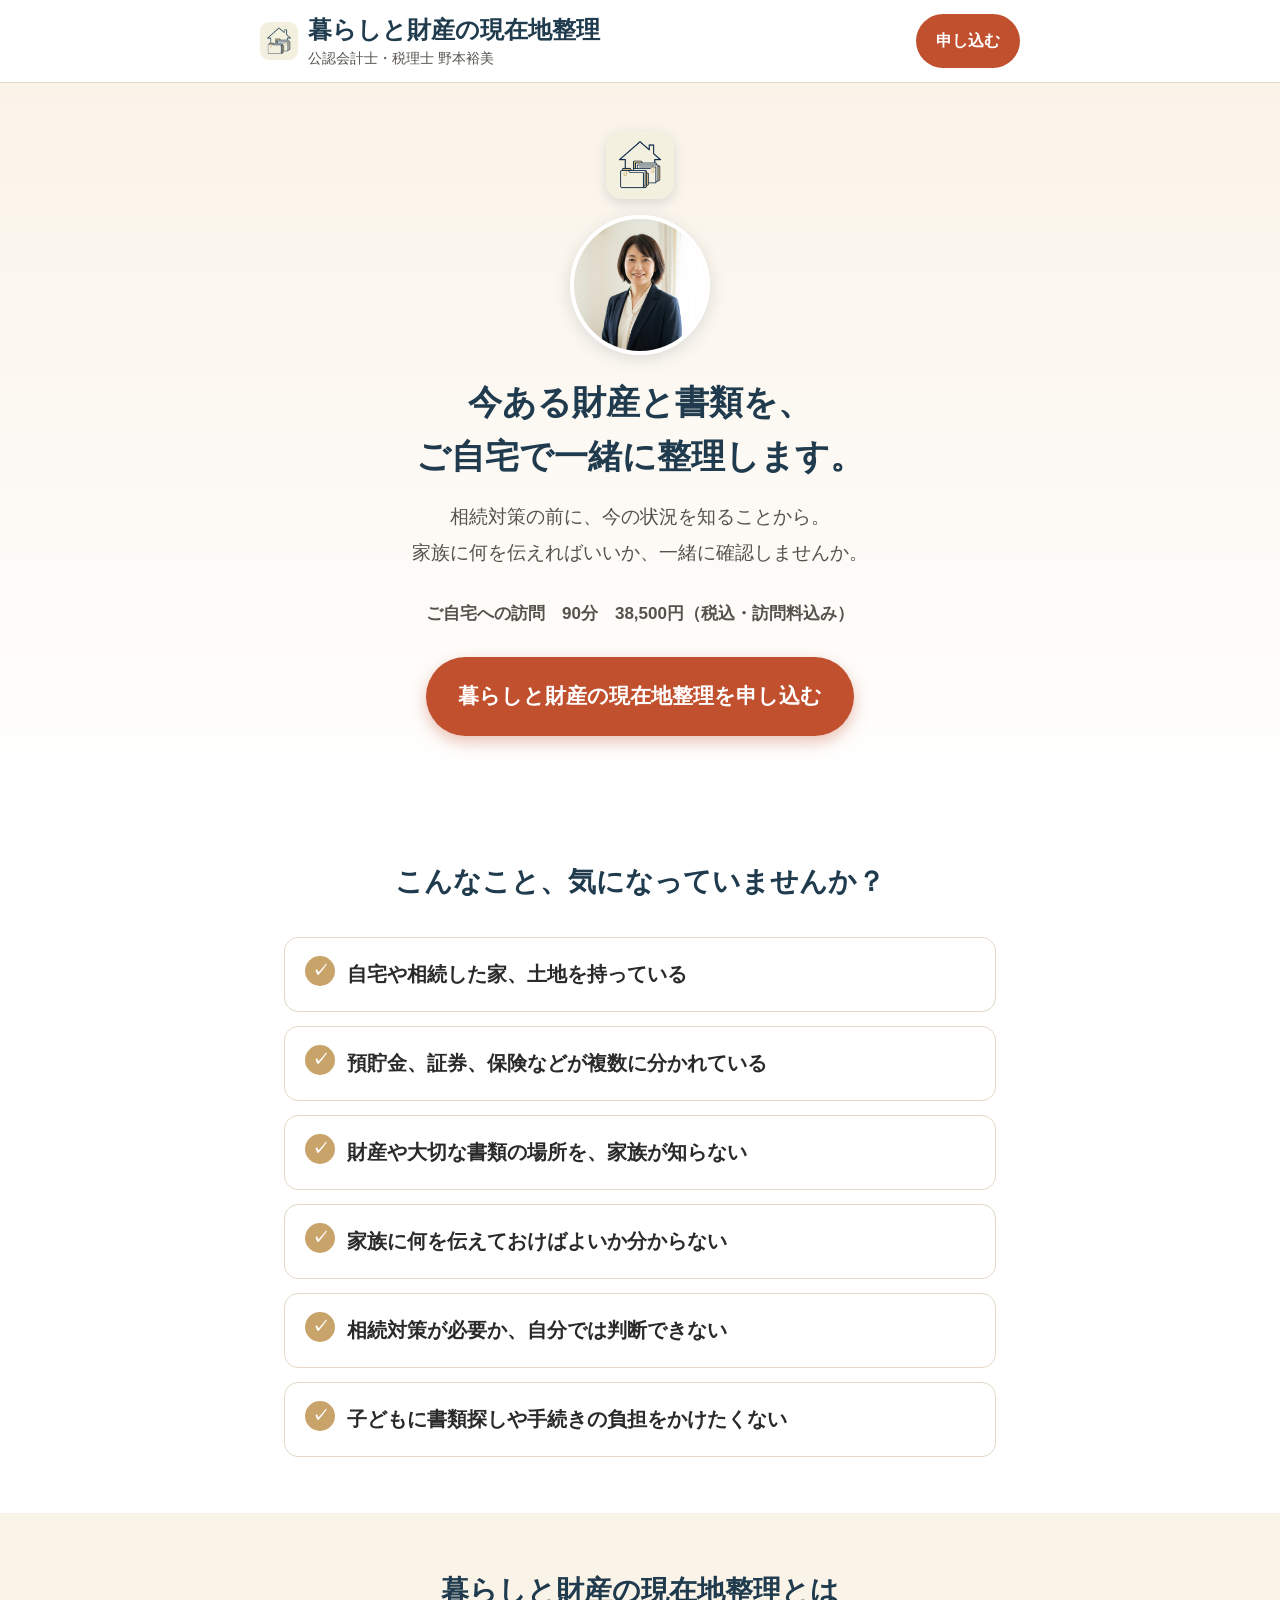
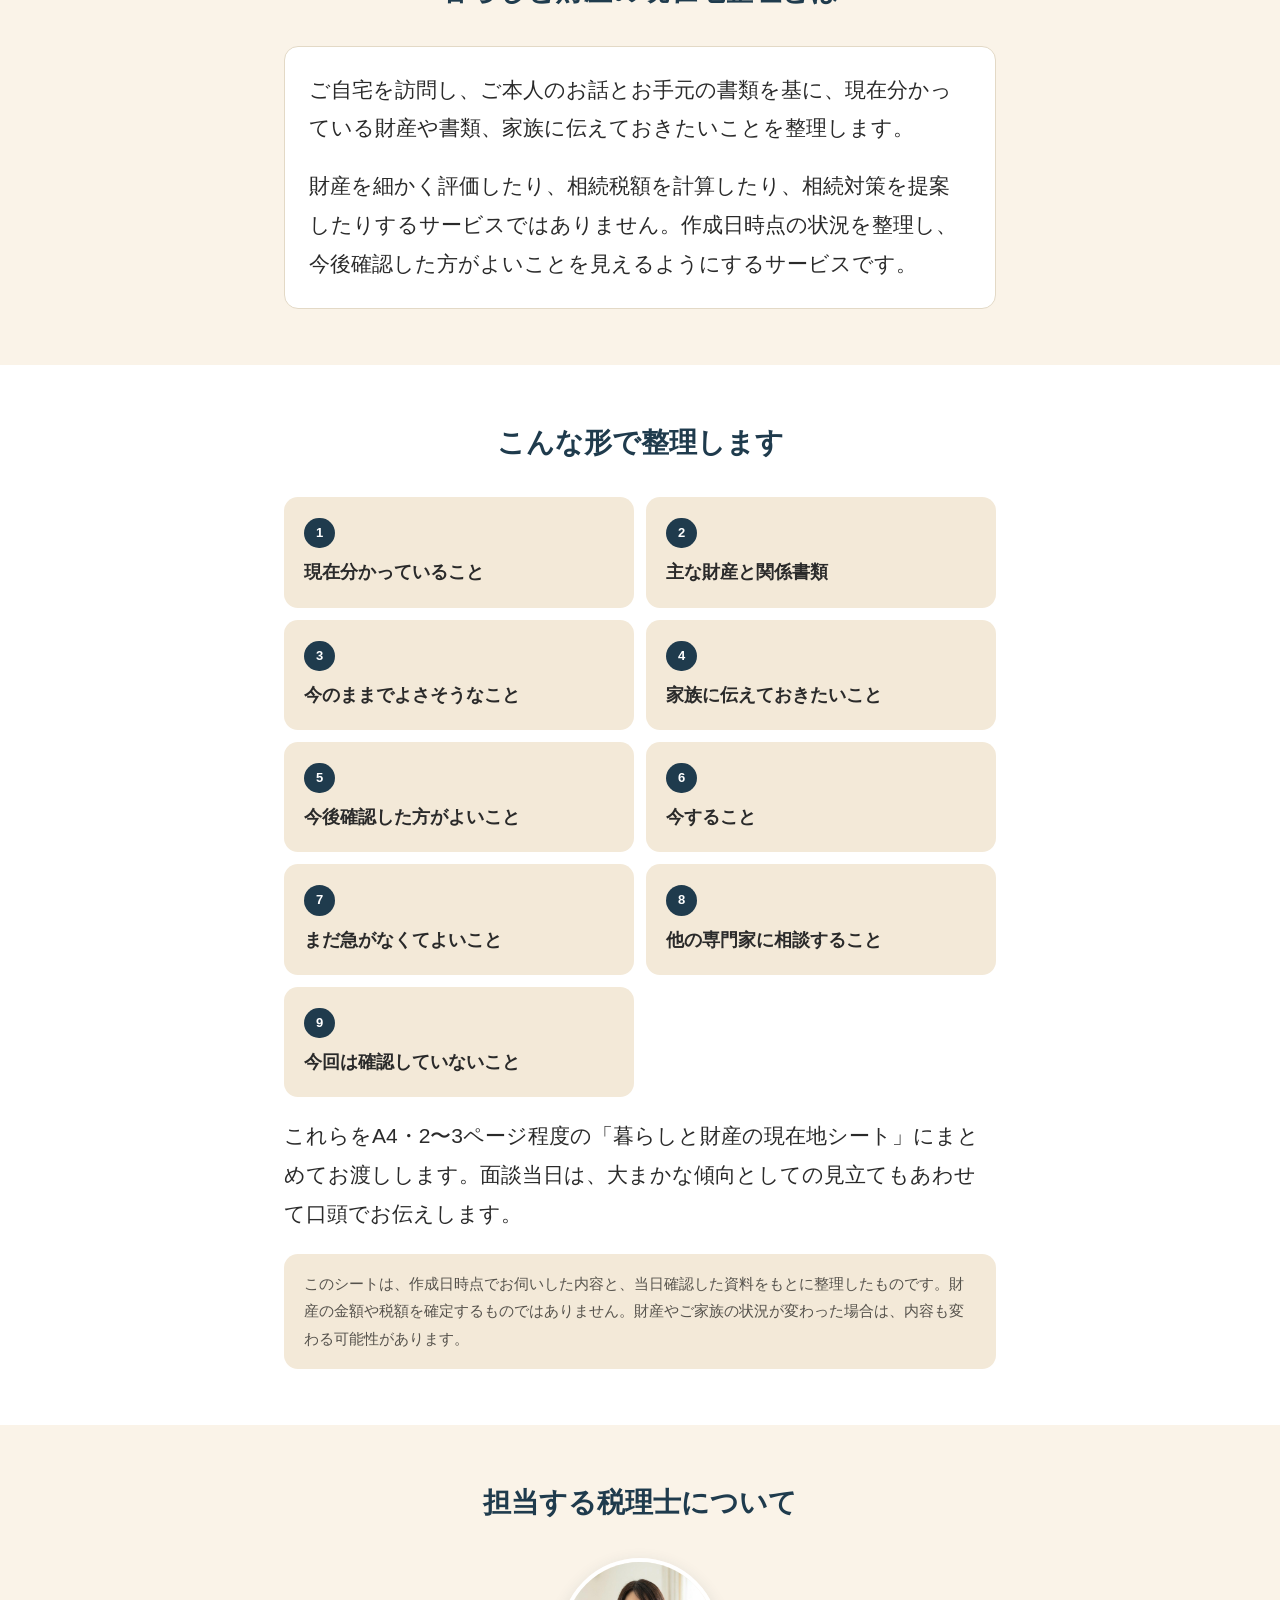
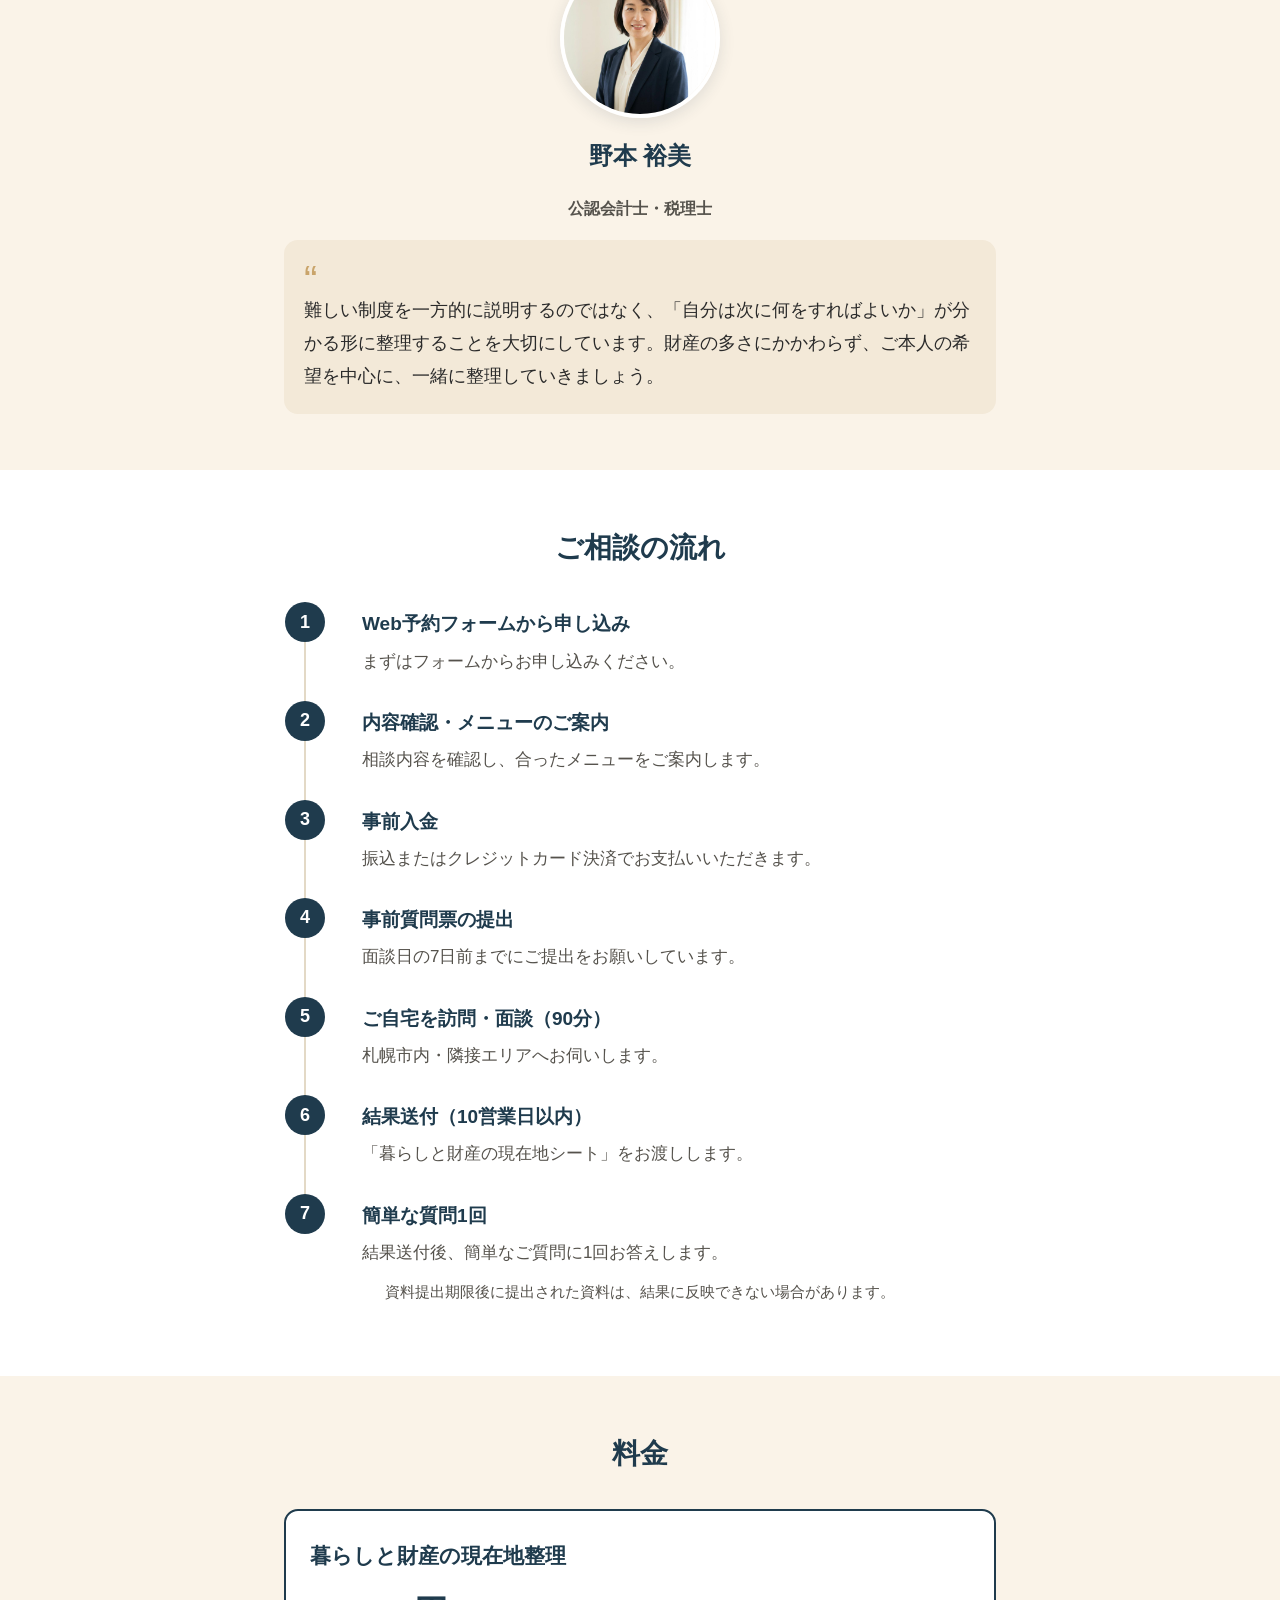
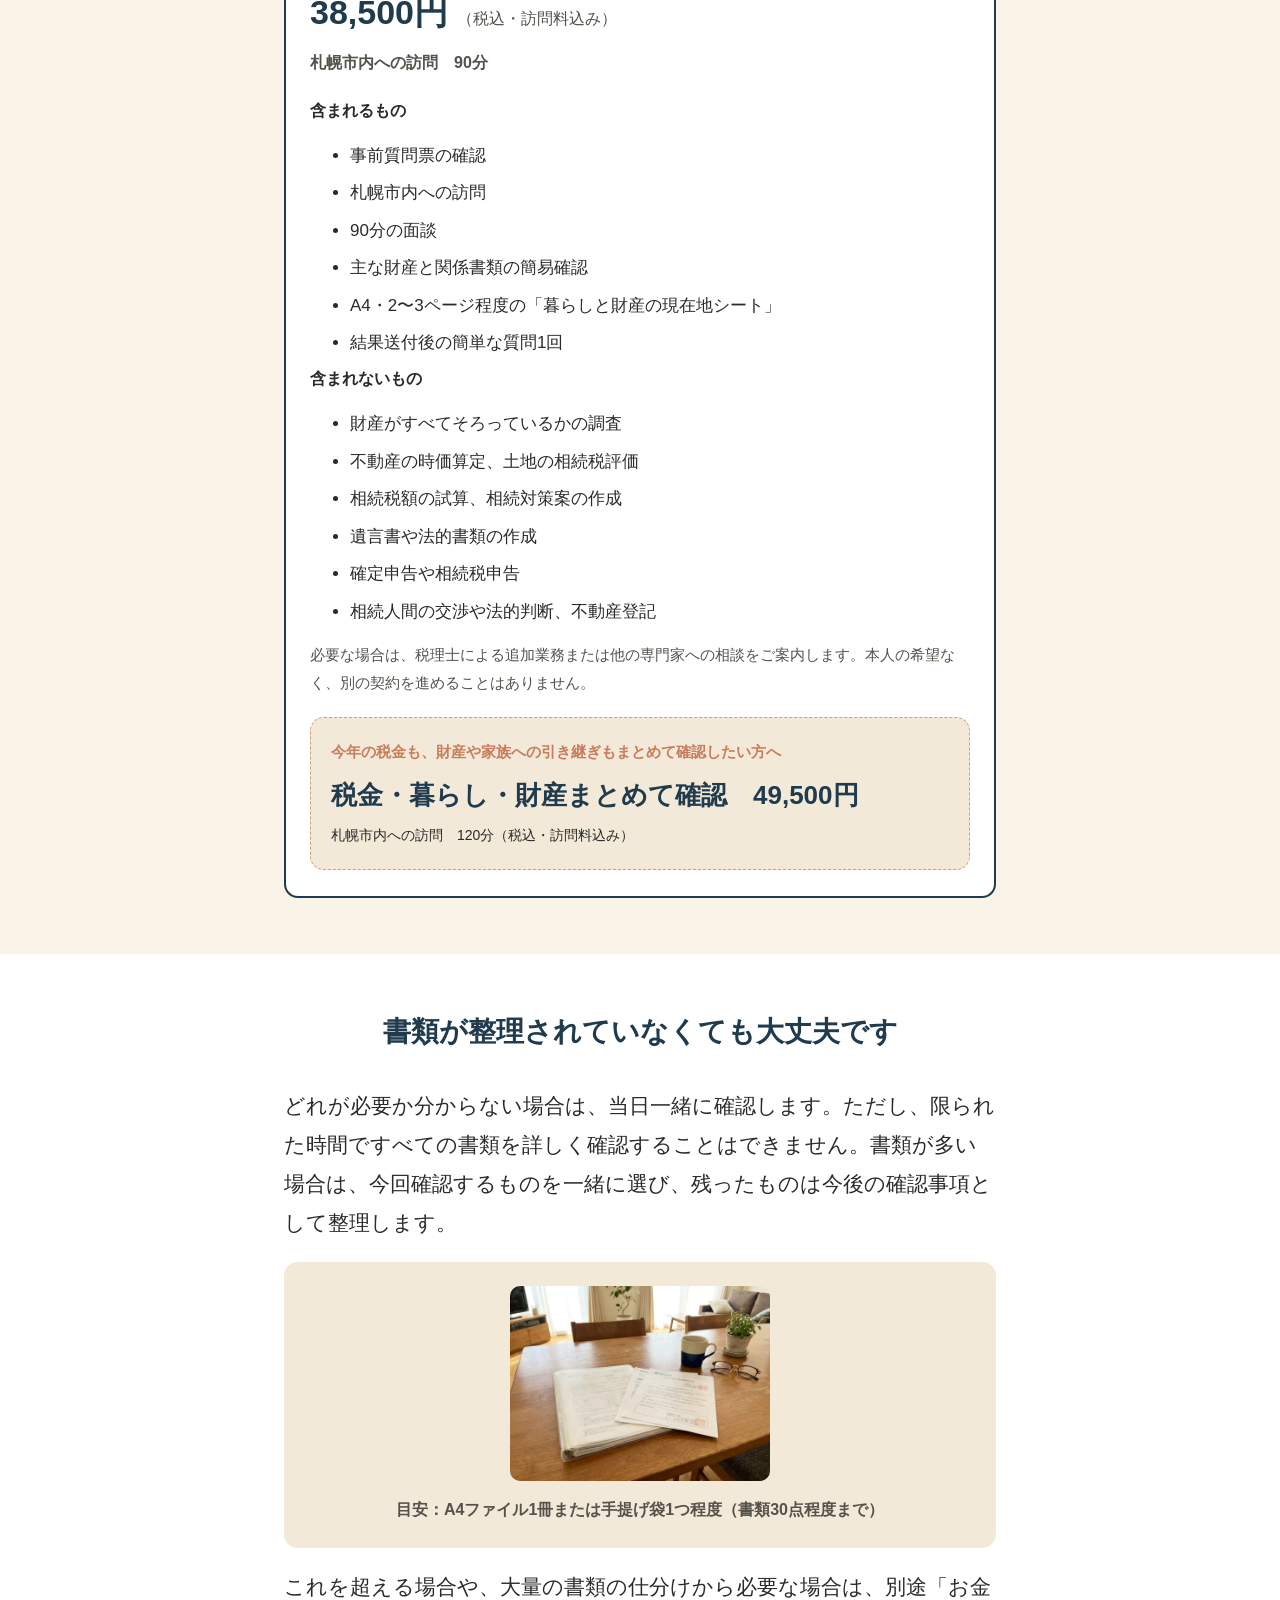
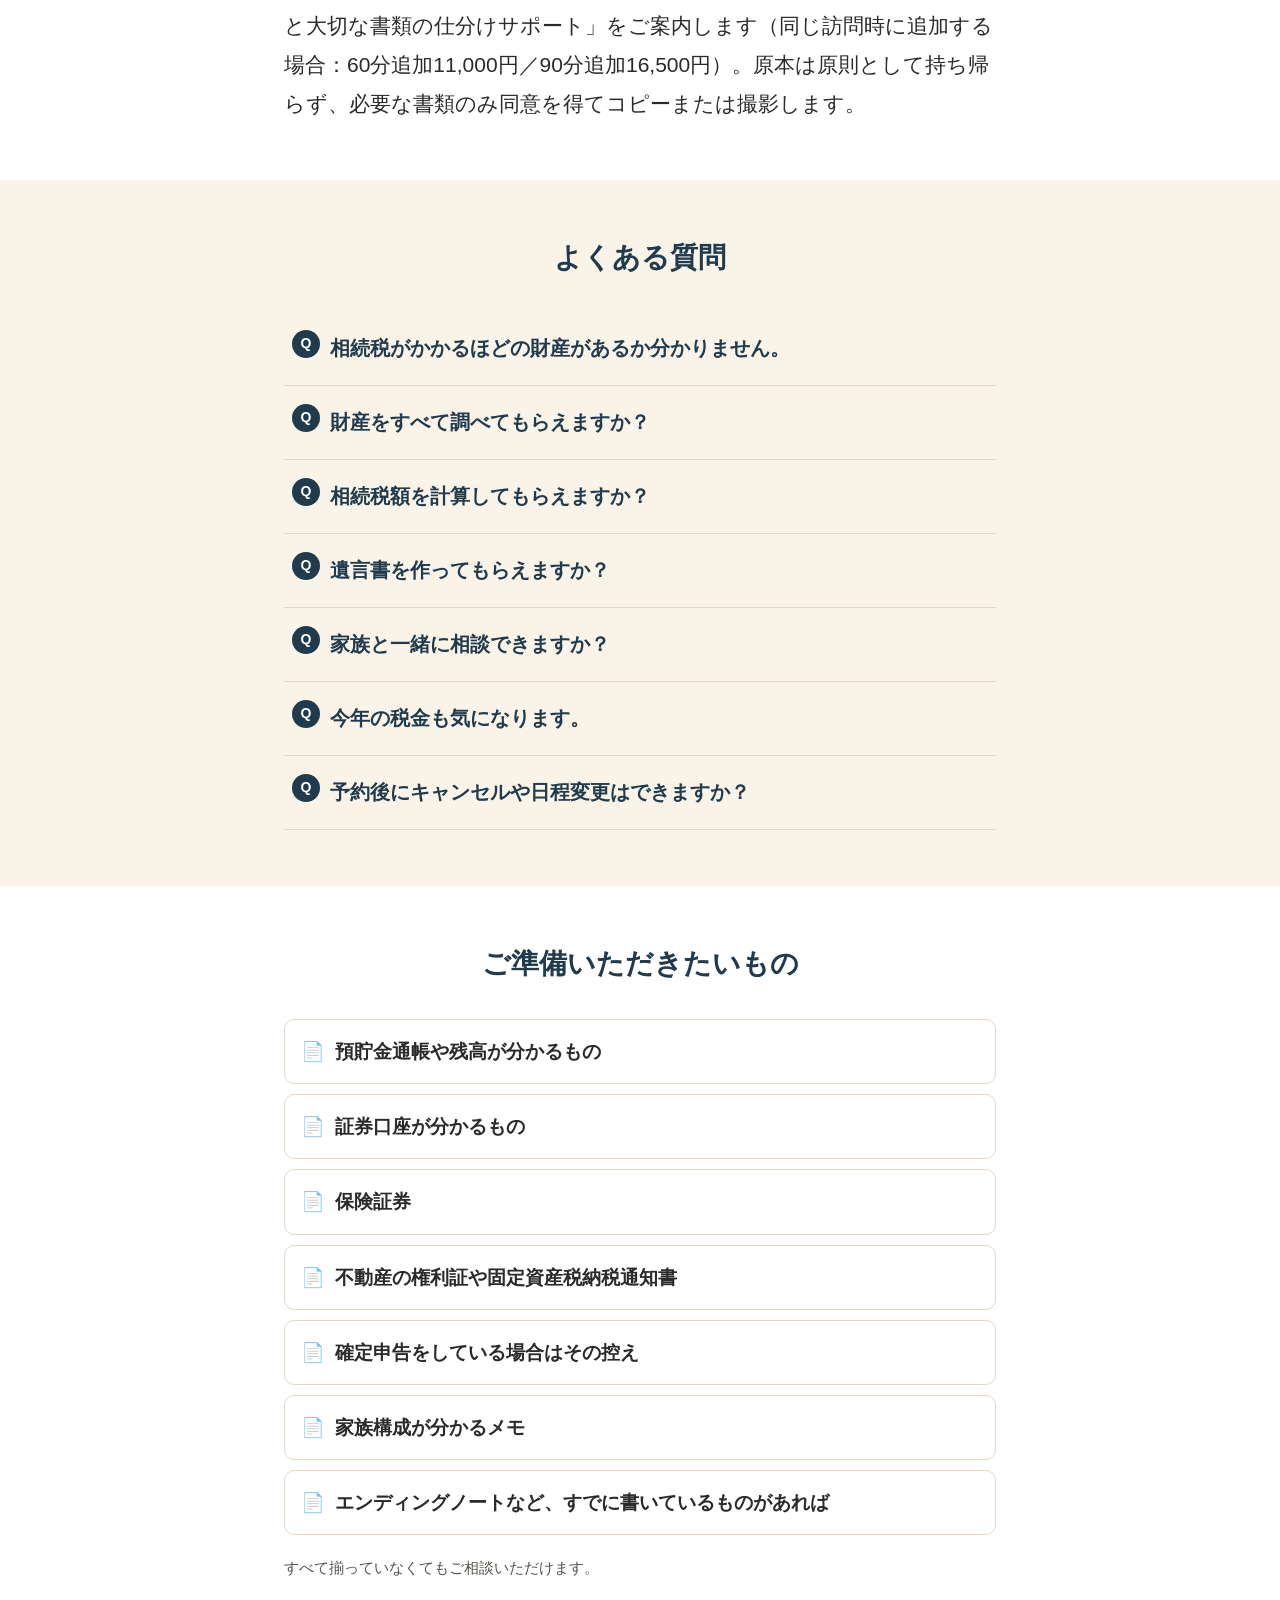
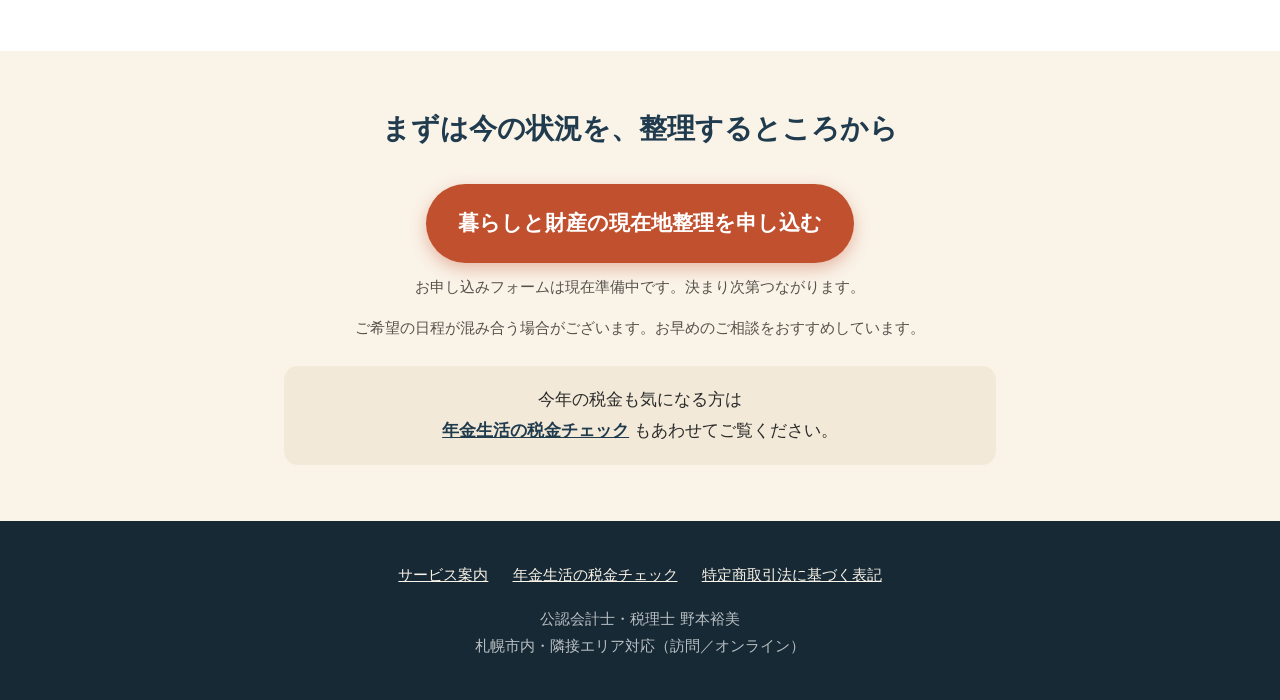
==== asset-check.html @ a7a0d0bf "Initial commit: 野本裕美 訪問相談LP (案内ページ、税金チェック、現在地整理) Co-Authored-By: Claude Sonnet 5 <noreply@anthropic." ====
<!doctype html>
<html lang="ja">
<head>
<meta charset="UTF-8">
<meta name="viewport" content="width=device-width, initial-scale=1">
<title>暮らしと財産の現在地整理｜公認会計士・税理士 野本裕美</title>
<meta name="description" content="ご自宅を訪問し、財産や書類、家族に伝えておきたいことを整理する相談です。相続対策の前に、今の状況を知ることから。札幌市内・隣接エリア対応、90分38,500円。">
<link rel="stylesheet" href="assets/css/style.css">
</head>
<body>

<header class="site-header">
  <div class="header-inner">
    <div class="brand-group">
      <img class="brand-icon" src="assets/images/icon-asset-check.png" alt="">
      <div class="brand">暮らしと財産の現在地整理<small>公認会計士・税理士 野本裕美</small></div>
    </div>
    <a class="header-cta" href="javascript:void(0);" title="お申し込みフォームは準備中です">申し込む</a>
  </div>
</header>

<!-- ============ 1. ファーストビュー ============ -->
<section class="hero">
  <div class="container">
    <img class="hero-icon" src="assets/images/icon-asset-check.png" alt="">
    <img class="hero-photo" src="assets/images/nomoto-profile.jpg" alt="公認会計士・税理士 野本裕美">
    <h1>今ある財産と書類を、<br>ご自宅で一緒に整理します。</h1>
    <p class="hero-sub">相続対策の前に、今の状況を知ることから。<br>家族に何を伝えればいいか、一緒に確認しませんか。</p>
    <p class="hero-meta">ご自宅への訪問　90分　38,500円（税込・訪問料込み）</p>
    <div class="cta-wrap">
      <a class="btn btn-primary" href="javascript:void(0);" title="お申し込みフォームは準備中です">暮らしと財産の現在地整理を申し込む</a>
    </div>
  </div>
</section>

<!-- ============ 2. 共感 ============ -->
<section>
  <div class="container">
    <h2 class="section-title">こんなこと、気になっていませんか？</h2>
    <ul class="check-list">
      <li>自宅や相続した家、土地を持っている</li>
      <li>預貯金、証券、保険などが複数に分かれている</li>
      <li>財産や大切な書類の場所を、家族が知らない</li>
      <li>家族に何を伝えておけばよいか分からない</li>
      <li>相続対策が必要か、自分では判断できない</li>
      <li>子どもに書類探しや手続きの負担をかけたくない</li>
    </ul>
  </div>
</section>

<!-- ============ 3. サービス説明 ============ -->
<section class="alt">
  <div class="container">
    <h2 class="section-title">暮らしと財産の現在地整理とは</h2>
    <div class="card">
      <p>ご自宅を訪問し、ご本人のお話とお手元の書類を基に、現在分かっている財産や書類、家族に伝えておきたいことを整理します。</p>
      <p style="margin-bottom:0;">財産を細かく評価したり、相続税額を計算したり、相続対策を提案したりするサービスではありません。作成日時点の状況を整理し、今後確認した方がよいことを見えるようにするサービスです。</p>
    </div>
  </div>
</section>

<!-- ============ 4. 現在地シートのイメージ ============ -->
<section>
  <div class="container">
    <h2 class="section-title">こんな形で整理します</h2>
    <div class="result-grid cols-2">
      <div class="result-item"><span class="num">1</span><br>現在分かっていること</div>
      <div class="result-item"><span class="num">2</span><br>主な財産と関係書類</div>
      <div class="result-item"><span class="num">3</span><br>今のままでよさそうなこと</div>
      <div class="result-item"><span class="num">4</span><br>家族に伝えておきたいこと</div>
      <div class="result-item"><span class="num">5</span><br>今後確認した方がよいこと</div>
      <div class="result-item"><span class="num">6</span><br>今すること</div>
      <div class="result-item"><span class="num">7</span><br>まだ急がなくてよいこと</div>
      <div class="result-item"><span class="num">8</span><br>他の専門家に相談すること</div>
      <div class="result-item"><span class="num">9</span><br>今回は確認していないこと</div>
    </div>
    <p>これらをA4・2〜3ページ程度の「暮らしと財産の現在地シート」にまとめてお渡しします。面談当日は、大まかな傾向としての見立てもあわせて口頭でお伝えします。</p>
    <div class="disclaimer">
      このシートは、作成日時点でお伺いした内容と、当日確認した資料をもとに整理したものです。財産の金額や税額を確定するものではありません。財産やご家族の状況が変わった場合は、内容も変わる可能性があります。
    </div>
  </div>
</section>

<!-- ============ 5. 提供者紹介 ============ -->
<section class="alt">
  <div class="container">
    <h2 class="section-title">担当する税理士について</h2>
    <div class="profile">
      <img class="profile-photo" src="assets/images/nomoto-profile.jpg" alt="野本裕美">
      <div class="profile-name">野本 裕美</div>
      <div class="profile-cred">公認会計士・税理士</div>
      <div class="profile-comment">
        難しい制度を一方的に説明するのではなく、「自分は次に何をすればよいか」が分かる形に整理することを大切にしています。財産の多さにかかわらず、ご本人の希望を中心に、一緒に整理していきましょう。
      </div>
    </div>
  </div>
</section>

<!-- ============ 6. 相談の流れ ============ -->
<section>
  <div class="container">
    <h2 class="section-title">ご相談の流れ</h2>
    <ol class="steps">
      <li><h4>Web予約フォームから申し込み</h4><p>まずはフォームからお申し込みください。</p></li>
      <li><h4>内容確認・メニューのご案内</h4><p>相談内容を確認し、合ったメニューをご案内します。</p></li>
      <li><h4>事前入金</h4><p>振込またはクレジットカード決済でお支払いいただきます。</p></li>
      <li><h4>事前質問票の提出</h4><p>面談日の7日前までにご提出をお願いしています。</p></li>
      <li><h4>ご自宅を訪問・面談（90分）</h4><p>札幌市内・隣接エリアへお伺いします。</p></li>
      <li><h4>結果送付（10営業日以内）</h4><p>「暮らしと財産の現在地シート」をお渡しします。</p></li>
      <li><h4>簡単な質問1回</h4><p>結果送付後、簡単なご質問に1回お答えします。</p></li>
    </ol>
    <p class="btn-note" style="text-align:center;">資料提出期限後に提出された資料は、結果に反映できない場合があります。</p>
  </div>
</section>

<!-- ============ 7. 料金 ============ -->
<section class="alt">
  <div class="container">
    <h2 class="section-title">料金</h2>
    <div class="price-card">
      <div class="price-name">暮らしと財産の現在地整理</div>
      <div class="price-amount">38,500円 <span>（税込・訪問料込み）</span></div>
      <div class="price-meta">札幌市内への訪問　90分</div>

      <h3 style="font-size:16px;">含まれるもの</h3>
      <ul class="price-included">
        <li>事前質問票の確認</li>
        <li>札幌市内への訪問</li>
        <li>90分の面談</li>
        <li>主な財産と関係書類の簡易確認</li>
        <li>A4・2〜3ページ程度の「暮らしと財産の現在地シート」</li>
        <li>結果送付後の簡単な質問1回</li>
      </ul>

      <h3 style="font-size:16px;">含まれないもの</h3>
      <ul class="price-excluded">
        <li>財産がすべてそろっているかの調査</li>
        <li>不動産の時価算定、土地の相続税評価</li>
        <li>相続税額の試算、相続対策案の作成</li>
        <li>遺言書や法的書類の作成</li>
        <li>確定申告や相続税申告</li>
        <li>相続人間の交渉や法的判断、不動産登記</li>
      </ul>
      <p class="btn-note" style="margin-top:14px;">必要な場合は、税理士による追加業務または他の専門家への相談をご案内します。本人の希望なく、別の契約を進めることはありません。</p>

      <div class="set-plan-card">
        <div class="set-plan-label">今年の税金も、財産や家族への引き継ぎもまとめて確認したい方へ</div>
        <div class="price-amount">税金・暮らし・財産まとめて確認　49,500円</div>
        <p style="margin-bottom:0; font-size:14px;">札幌市内への訪問　120分（税込・訪問料込み）</p>
      </div>
    </div>
  </div>
</section>

<!-- ============ 8. 書類の安心セクション ============ -->
<section>
  <div class="container">
    <h2 class="section-title">書類が整理されていなくても大丈夫です</h2>
    <p>どれが必要か分からない場合は、当日一緒に確認します。ただし、限られた時間ですべての書類を詳しく確認することはできません。書類が多い場合は、今回確認するものを一緒に選び、残ったものは今後の確認事項として整理します。</p>
    <div class="doc-amount-image">
      <img src="assets/images/doc-amount-sample.jpg" alt="書類の目安：A4ファイル1冊または手提げ袋1つ程度">
      <p>目安：A4ファイル1冊または手提げ袋1つ程度（書類30点程度まで）</p>
    </div>
    <p style="margin-bottom:0;">これを超える場合や、大量の書類の仕分けから必要な場合は、別途「お金と大切な書類の仕分けサポート」をご案内します（同じ訪問時に追加する場合：60分追加11,000円／90分追加16,500円）。原本は原則として持ち帰らず、必要な書類のみ同意を得てコピーまたは撮影します。</p>
  </div>
</section>

<!-- ============ 9. よくある質問 ============ -->
<section class="alt">
  <div class="container">
    <h2 class="section-title">よくある質問</h2>

    <details class="faq-item">
      <summary>相続税がかかるほどの財産があるか分かりません。</summary>
      <div class="faq-answer">財産の多さに関わらずご相談いただけます。当日、大まかな傾向としての見立てはお伝えしますが、正式な相続税額の試算は含まれません。</div>
    </details>

    <details class="faq-item">
      <summary>財産をすべて調べてもらえますか？</summary>
      <div class="faq-answer">財産がすべて揃っているかどうかの調査は含まれません。お話と当日の資料をもとに、分かっている範囲を整理します。</div>
    </details>

    <details class="faq-item">
      <summary>相続税額を計算してもらえますか？</summary>
      <div class="faq-answer">このサービスには含まれません。ご希望の場合は内容を確認して別途お見積りします。</div>
    </details>

    <details class="faq-item">
      <summary>遺言書を作ってもらえますか？</summary>
      <div class="faq-answer">遺言書の作成はこのサービスに含まれません。必要な場合は対応できる専門家をご案内します。</div>
    </details>

    <details class="faq-item">
      <summary>家族と一緒に相談できますか？</summary>
      <div class="faq-answer">可能です。ご本人おひとりでのご相談はもちろん、ご家族とご一緒のご相談も承っています。</div>
    </details>

    <details class="faq-item">
      <summary>今年の税金も気になります。</summary>
      <div class="faq-answer">まとめて確認できるセットプランをご用意しています。詳しくは上の料金欄をご覧ください。</div>
    </details>

    <details class="faq-item">
      <summary>予約後にキャンセルや日程変更はできますか？</summary>
      <div class="faq-answer">面談日の7日前までであれば、全額返金・日程変更が可能です。それ以降のキャンセルについては個別にご案内します。</div>
    </details>
  </div>
</section>

<!-- ============ 10. 準備資料 ============ -->
<section>
  <div class="container">
    <h2 class="section-title">ご準備いただきたいもの</h2>
    <ul class="doc-list">
      <li>預貯金通帳や残高が分かるもの</li>
      <li>証券口座が分かるもの</li>
      <li>保険証券</li>
      <li>不動産の権利証や固定資産税納税通知書</li>
      <li>確定申告をしている場合はその控え</li>
      <li>家族構成が分かるメモ</li>
      <li>エンディングノートなど、すでに書いているものがあれば</li>
    </ul>
    <p class="btn-note" style="margin-top:14px;">すべて揃っていなくてもご相談いただけます。</p>
  </div>
</section>

<!-- ============ 11. 最終CTA ============ -->
<section class="alt" id="apply">
  <div class="container" style="text-align:center;">
    <h2 class="section-title">まずは今の状況を、整理するところから</h2>
    <a class="btn btn-primary" href="javascript:void(0);" title="お申し込みフォームは準備中です">暮らしと財産の現在地整理を申し込む</a>
    <p class="btn-note">お申し込みフォームは現在準備中です。決まり次第つながります。</p>
    <p class="btn-note">ご希望の日程が混み合う場合がございます。お早めのご相談をおすすめしています。</p>
    <div class="cross-link">
      今年の税金も気になる方は<br>
      <a href="tax-check.html">年金生活の税金チェック</a> もあわせてご覧ください。
    </div>
  </div>
</section>

<!-- ============ フッター ============ -->
<footer class="site-footer">
  <div class="container">
    <div class="footer-links">
      <a href="index.html">サービス案内</a>
      <a href="tax-check.html">年金生活の税金チェック</a>
      <a href="javascript:void(0);" title="準備中">特定商取引法に基づく表記</a>
    </div>
    <p class="footer-address">
      公認会計士・税理士 野本裕美<br>
      札幌市内・隣接エリア対応（訪問／オンライン）
    </p>
  </div>
</footer>

</body>
</html>
---- assets/css/style.css ----
/* ==========================================================
   暮らしと財産の整理相談 / 年金生活の税金チェック 共通スタイル
   シニアにも読みやすいことを優先：文字大きめ・太め・行間広め・高コントラスト
   ========================================================== */

:root {
  --color-navy: #1f3b4d;
  --color-navy-dark: #162935;
  --color-cream: #faf3e8;
  --color-cream-soft: #f3e9d8;
  --color-white: #ffffff;
  --color-text: #2a2a2a;
  --color-text-soft: #55524c;
  --color-gold: #c9a46a;
  --color-terracotta: #c97c5d;
  --color-cta: #c1502e;
  --color-cta-dark: #a5401f;
  --color-border: #e3d9c6;
  --font-base: "Hiragino Sans", "Yu Gothic", "Noto Sans JP", "Meiryo", sans-serif;
  --max-width: 760px;
  --radius: 14px;
}

* {
  box-sizing: border-box;
}

html {
  scroll-behavior: smooth;
}

body {
  margin: 0;
  font-family: var(--font-base);
  color: var(--color-text);
  background: var(--color-white);
  line-height: 1.85;
  font-size: 21px;
  font-weight: 500;
  -webkit-text-size-adjust: 100%;
}

img {
  max-width: 100%;
  display: block;
}

a {
  color: inherit;
}

h1, h2, h3, h4 {
  font-weight: 700;
}

h1, h2, h3, p, ul, ol {
  margin: 0 0 0.9em;
}

.container {
  max-width: var(--max-width);
  margin: 0 auto;
  padding: 0 24px;
}

/* ---------- ヘッダー ---------- */

.site-header {
  background: var(--color-white);
  border-bottom: 1px solid var(--color-border);
  padding: 14px 20px;
  position: sticky;
  top: 0;
  z-index: 10;
}

.site-header .header-inner {
  max-width: var(--max-width);
  margin: 0 auto;
  display: flex;
  align-items: center;
  justify-content: space-between;
  gap: 12px;
}

.brand-group {
  display: flex;
  align-items: center;
  gap: 10px;
  min-width: 0;
}

.brand-icon {
  width: 38px;
  height: 38px;
  border-radius: 9px;
  object-fit: cover;
  flex-shrink: 0;
}

.site-header .brand {
  font-size: 24px;
  font-weight: bold;
  color: var(--color-navy);
  line-height: 1.35;
}

.site-header .brand small {
  display: block;
  font-weight: 500;
  font-size: 14px;
  color: var(--color-text-soft);
  margin-top: 2px;
}

.header-cta {
  flex-shrink: 0;
  background: var(--color-cta);
  color: var(--color-white);
  padding: 12px 20px;
  border-radius: 999px;
  font-size: 16px;
  font-weight: bold;
  text-decoration: none;
  white-space: nowrap;
}

/* ---------- セクション共通 ---------- */

section {
  padding: 56px 0;
}

section.alt {
  background: var(--color-cream);
}

.section-title {
  font-size: 28px;
  color: var(--color-navy);
  text-align: center;
  margin-bottom: 32px;
  line-height: 1.6;
}

.section-lead {
  text-align: center;
  color: var(--color-text-soft);
  margin-bottom: 32px;
  font-size: 19px;
}

/* ---------- ファーストビュー ---------- */

.hero {
  background: linear-gradient(180deg, var(--color-cream) 0%, var(--color-white) 100%);
  padding: 48px 0 40px;
  text-align: center;
}

.hero-icon {
  width: 68px;
  height: 68px;
  border-radius: 16px;
  object-fit: cover;
  margin: 0 auto 16px;
  box-shadow: 0 4px 12px rgba(31, 59, 77, 0.15);
}

.hero .eyebrow {
  display: inline-block;
  background: var(--color-navy);
  color: var(--color-white);
  font-size: 14px;
  font-weight: bold;
  padding: 6px 16px;
  border-radius: 999px;
  margin-bottom: 18px;
}

.hero h1 {
  font-size: 34px;
  line-height: 1.6;
  color: var(--color-navy);
  margin-bottom: 16px;
}

.hero .hero-sub {
  font-size: 19px;
  color: var(--color-text-soft);
  margin-bottom: 28px;
}

.hero .hero-meta {
  font-size: 17px;
  font-weight: bold;
  color: var(--color-text-soft);
  margin-bottom: 28px;
}

.hero-photo {
  width: 140px;
  height: 140px;
  border-radius: 50%;
  object-fit: cover;
  margin: 0 auto 20px;
  border: 4px solid var(--color-white);
  box-shadow: 0 4px 16px rgba(31, 59, 77, 0.15);
}

/* ---------- ボタン ---------- */

.btn {
  display: inline-block;
  text-decoration: none;
  font-weight: bold;
  text-align: center;
  border-radius: 999px;
  padding: 20px 32px;
  font-size: 21px;
  min-width: 280px;
  transition: opacity 0.15s ease, transform 0.15s ease;
}

.btn:hover, .btn:active {
  opacity: 0.85;
}

.btn-primary {
  background: var(--color-cta);
  color: var(--color-white);
  box-shadow: 0 6px 16px rgba(193, 80, 46, 0.35);
}

.btn-secondary {
  background: var(--color-white);
  color: var(--color-navy);
  border: 3px solid var(--color-navy);
}

.btn-block {
  display: block;
  width: 100%;
}

.btn-note {
  font-size: 15px;
  font-weight: 500;
  color: var(--color-text-soft);
  margin-top: 10px;
}

.cta-wrap {
  text-align: center;
  margin: 28px 0;
}

/* ---------- チェックリスト ---------- */

.check-list {
  list-style: none;
  padding: 0;
  margin: 0;
  display: grid;
  gap: 14px;
}

.check-list li {
  background: var(--color-white);
  border: 1px solid var(--color-border);
  border-radius: var(--radius);
  padding: 18px 20px;
  display: flex;
  align-items: flex-start;
  gap: 12px;
  font-size: 20px;
  font-weight: 600;
}

.check-list li::before {
  content: "✓";
  flex-shrink: 0;
  width: 30px;
  height: 30px;
  border-radius: 50%;
  background: var(--color-gold);
  color: var(--color-white);
  display: flex;
  align-items: center;
  justify-content: center;
  font-size: 16px;
  font-weight: bold;
}

/* ---------- カード ---------- */

.card {
  background: var(--color-white);
  border: 1px solid var(--color-border);
  border-radius: var(--radius);
  padding: 24px;
}

.card + .card {
  margin-top: 16px;
}

.card h3 {
  color: var(--color-navy);
  font-size: 22px;
  margin-bottom: 10px;
}

.card-grid {
  display: grid;
  gap: 16px;
}

@media (min-width: 640px) {
  .card-grid.cols-2 {
    grid-template-columns: 1fr 1fr;
  }
}

/* ---------- 選択肢カード（案内ページ） ---------- */

.choice-card {
  background: var(--color-white);
  border: 2px solid var(--color-border);
  border-radius: var(--radius);
  padding: 28px 24px;
  text-align: center;
}

.choice-card .choice-icon {
  font-size: 40px;
  margin-bottom: 12px;
}

.choice-card .choice-icon-img {
  width: 64px;
  height: 64px;
  border-radius: 14px;
  object-fit: cover;
  margin: 0 auto 14px;
  box-shadow: 0 4px 12px rgba(31, 59, 77, 0.15);
}

.choice-card h3 {
  font-size: 23px;
  color: var(--color-navy);
  margin-bottom: 12px;
}

.choice-card ul {
  text-align: left;
  padding-left: 0;
  list-style: none;
  margin-bottom: 20px;
  font-size: 17px;
  font-weight: 500;
  color: var(--color-text-soft);
}

.choice-card ul li {
  padding-left: 1.4em;
  position: relative;
  margin-bottom: 6px;
}

.choice-card ul li::before {
  content: "・";
  position: absolute;
  left: 0;
}

/* ---------- ステップ（相談の流れ） ---------- */

.steps {
  list-style: none;
  padding: 0;
  margin: 0;
  counter-reset: step;
}

.steps li {
  counter-increment: step;
  position: relative;
  padding: 4px 0 24px 56px;
  border-left: 2px solid var(--color-border);
  margin-left: 20px;
}

.steps li:last-child {
  border-left: 2px solid transparent;
  padding-bottom: 0;
}

.steps li::before {
  content: counter(step);
  position: absolute;
  left: -21px;
  top: 0;
  width: 40px;
  height: 40px;
  border-radius: 50%;
  background: var(--color-navy);
  color: var(--color-white);
  display: flex;
  align-items: center;
  justify-content: center;
  font-weight: bold;
  font-size: 18px;
}

.steps h4 {
  margin: 0 0 4px;
  font-size: 19px;
  color: var(--color-navy);
}

.steps p {
  margin: 0;
  font-size: 17px;
  color: var(--color-text-soft);
}

/* ---------- 結果分類（4分類 / 9項目） ---------- */

.result-grid {
  display: grid;
  gap: 12px;
  margin-bottom: 20px;
}

@media (min-width: 640px) {
  .result-grid.cols-2 {
    grid-template-columns: 1fr 1fr;
  }
}

.result-item {
  background: var(--color-cream-soft);
  border-radius: var(--radius);
  padding: 18px 20px;
  font-size: 18px;
  font-weight: 600;
}

.result-item .num {
  display: inline-block;
  background: var(--color-navy);
  color: var(--color-white);
  font-size: 13px;
  font-weight: bold;
  border-radius: 999px;
  padding: 3px 12px;
  margin-bottom: 8px;
}

.disclaimer {
  font-size: 15px;
  color: var(--color-text-soft);
  background: var(--color-cream-soft);
  border-radius: var(--radius);
  padding: 16px 20px;
  margin-top: 20px;
}

/* ---------- 提供者紹介 ---------- */

.profile {
  display: flex;
  flex-direction: column;
  align-items: center;
  text-align: center;
  gap: 16px;
}

.profile-photo {
  width: 160px;
  height: 160px;
  border-radius: 50%;
  object-fit: cover;
  border: 4px solid var(--color-white);
  box-shadow: 0 4px 16px rgba(31, 59, 77, 0.12);
}

.profile-name {
  font-size: 24px;
  color: var(--color-navy);
  font-weight: bold;
}

.profile-cred {
  font-size: 16px;
  font-weight: 600;
  color: var(--color-text-soft);
}

.profile-comment {
  background: var(--color-cream-soft);
  border-radius: var(--radius);
  padding: 20px;
  font-size: 18px;
  text-align: left;
  position: relative;
}

.profile-comment::before {
  content: "“";
  font-size: 40px;
  color: var(--color-gold);
  line-height: 1;
  display: block;
  margin-bottom: -6px;
}

/* ---------- 料金テーブル ---------- */

.price-card {
  border: 2px solid var(--color-navy);
  border-radius: var(--radius);
  padding: 26px 24px;
  background: var(--color-white);
}

.price-card .price-name {
  font-size: 21px;
  color: var(--color-navy);
  font-weight: bold;
  margin-bottom: 6px;
}

.price-card .price-amount {
  font-size: 34px;
  color: var(--color-navy);
  font-weight: bold;
  margin-bottom: 4px;
}

.price-card .price-amount span {
  font-size: 16px;
  font-weight: 500;
  color: var(--color-text-soft);
}

.price-card .price-meta {
  font-size: 16px;
  font-weight: 600;
  color: var(--color-text-soft);
  margin-bottom: 18px;
}

.price-included, .price-excluded {
  font-size: 17px;
  font-weight: 500;
  margin-bottom: 0;
}

.price-included li, .price-excluded li {
  margin-bottom: 6px;
}

.set-plan-card {
  background: var(--color-cream-soft);
  border: 1px dashed var(--color-gold);
  border-radius: var(--radius);
  padding: 20px;
  margin-top: 20px;
}

.set-plan-card .set-plan-label {
  font-size: 15px;
  color: var(--color-terracotta);
  font-weight: bold;
  margin-bottom: 6px;
}

.set-plan-card .price-amount {
  font-size: 26px;
}

/* ---------- FAQ ---------- */

.faq-item {
  border-bottom: 1px solid var(--color-border);
}

.faq-item summary {
  cursor: pointer;
  font-weight: bold;
  color: var(--color-navy);
  padding: 18px 8px;
  font-size: 20px;
  list-style: none;
  display: flex;
  gap: 10px;
}

.faq-item summary::before {
  content: "Q";
  flex-shrink: 0;
  background: var(--color-navy);
  color: var(--color-white);
  width: 28px;
  height: 28px;
  border-radius: 50%;
  font-size: 14px;
  display: flex;
  align-items: center;
  justify-content: center;
}

.faq-item summary::-webkit-details-marker {
  display: none;
}

.faq-item .faq-answer {
  padding: 0 8px 18px 46px;
  font-size: 19px;
  font-weight: 500;
  color: var(--color-text-soft);
}

/* ---------- 準備資料 ---------- */

.doc-list {
  list-style: none;
  padding: 0;
  display: grid;
  gap: 10px;
}

.doc-list li {
  background: var(--color-white);
  border: 1px solid var(--color-border);
  border-radius: 10px;
  padding: 14px 16px;
  font-size: 19px;
  font-weight: 600;
  display: flex;
  gap: 10px;
  align-items: center;
}

.doc-list li::before {
  content: "📄";
  flex-shrink: 0;
}

/* ---------- 書類イメージ ---------- */

.doc-amount-image {
  background: var(--color-cream-soft);
  border-radius: var(--radius);
  padding: 24px;
  text-align: center;
  margin: 20px 0;
}

.doc-amount-image img {
  max-width: 260px;
  margin: 0 auto 14px;
  border-radius: 10px;
}

.doc-amount-image p {
  font-size: 16px;
  font-weight: 600;
  color: var(--color-text-soft);
  margin: 0;
}

/* ---------- 注記ボックス ---------- */

.note-box {
  background: var(--color-cream-soft);
  border-left: 4px solid var(--color-gold);
  border-radius: 0 var(--radius) var(--radius) 0;
  padding: 16px 20px;
  font-size: 17px;
  color: var(--color-text-soft);
}

/* ---------- フッター ---------- */

.site-footer {
  background: var(--color-navy-dark);
  color: var(--color-white);
  padding: 40px 0 28px;
  text-align: center;
  font-size: 15px;
}

.site-footer a {
  color: var(--color-cream);
  text-decoration: underline;
}

.site-footer .footer-links {
  margin-bottom: 16px;
}

.site-footer .footer-links a {
  margin: 0 10px;
}

.site-footer .footer-address {
  color: rgba(255, 255, 255, 0.7);
  line-height: 1.8;
}

/* ---------- リンク誘導（別LPへ） ---------- */

.cross-link {
  text-align: center;
  padding: 18px;
  background: var(--color-cream-soft);
  border-radius: var(--radius);
  font-size: 17px;
  font-weight: 500;
  margin-top: 24px;
}

.cross-link a {
  color: var(--color-navy);
  font-weight: bold;
  text-decoration: underline;
}

/* ---------- 対応地域バッジ ---------- */

.area-note {
  font-size: 16px;
  color: var(--color-text-soft);
  text-align: center;
  margin-top: 10px;
}

@media (max-width: 480px) {
  body {
    font-size: 19px;
  }
  .hero h1 {
    font-size: 28px;
  }
  .section-title {
    font-size: 24px;
  }
  .btn {
    min-width: 100%;
  }
}
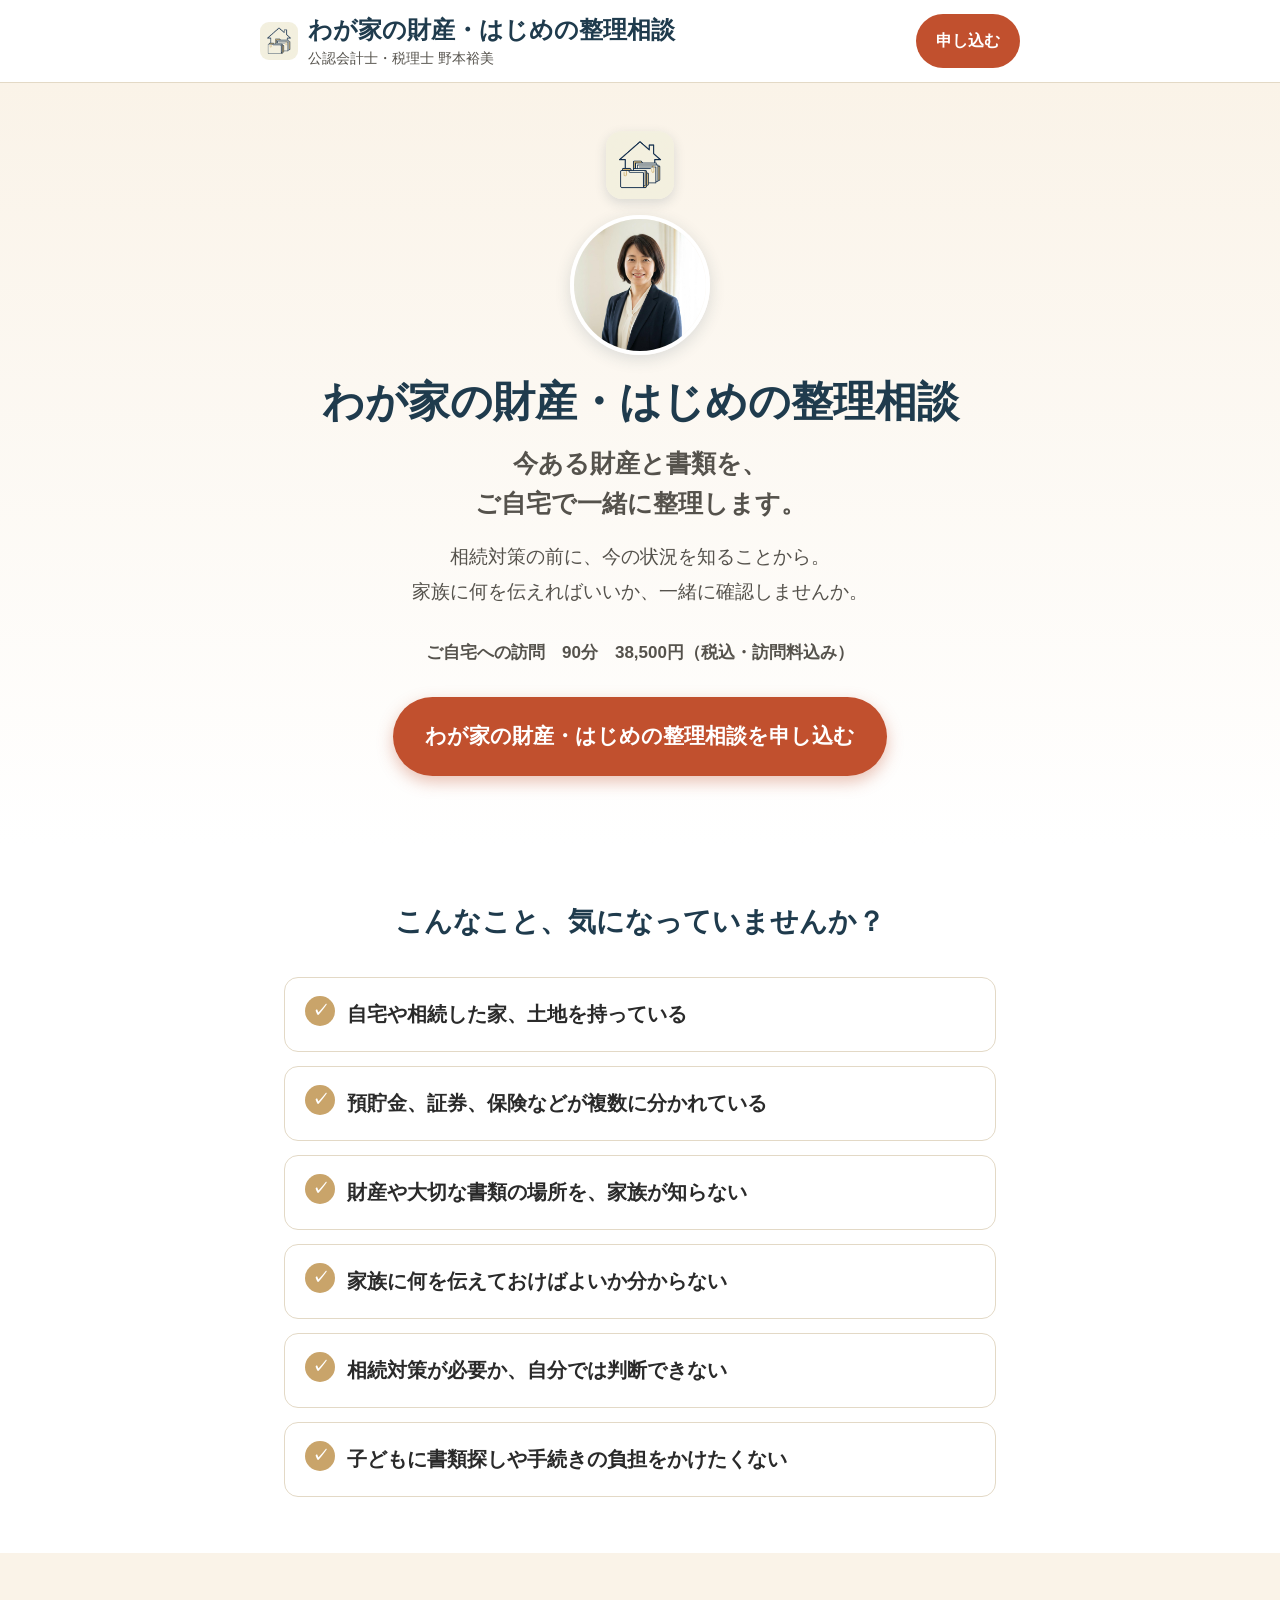
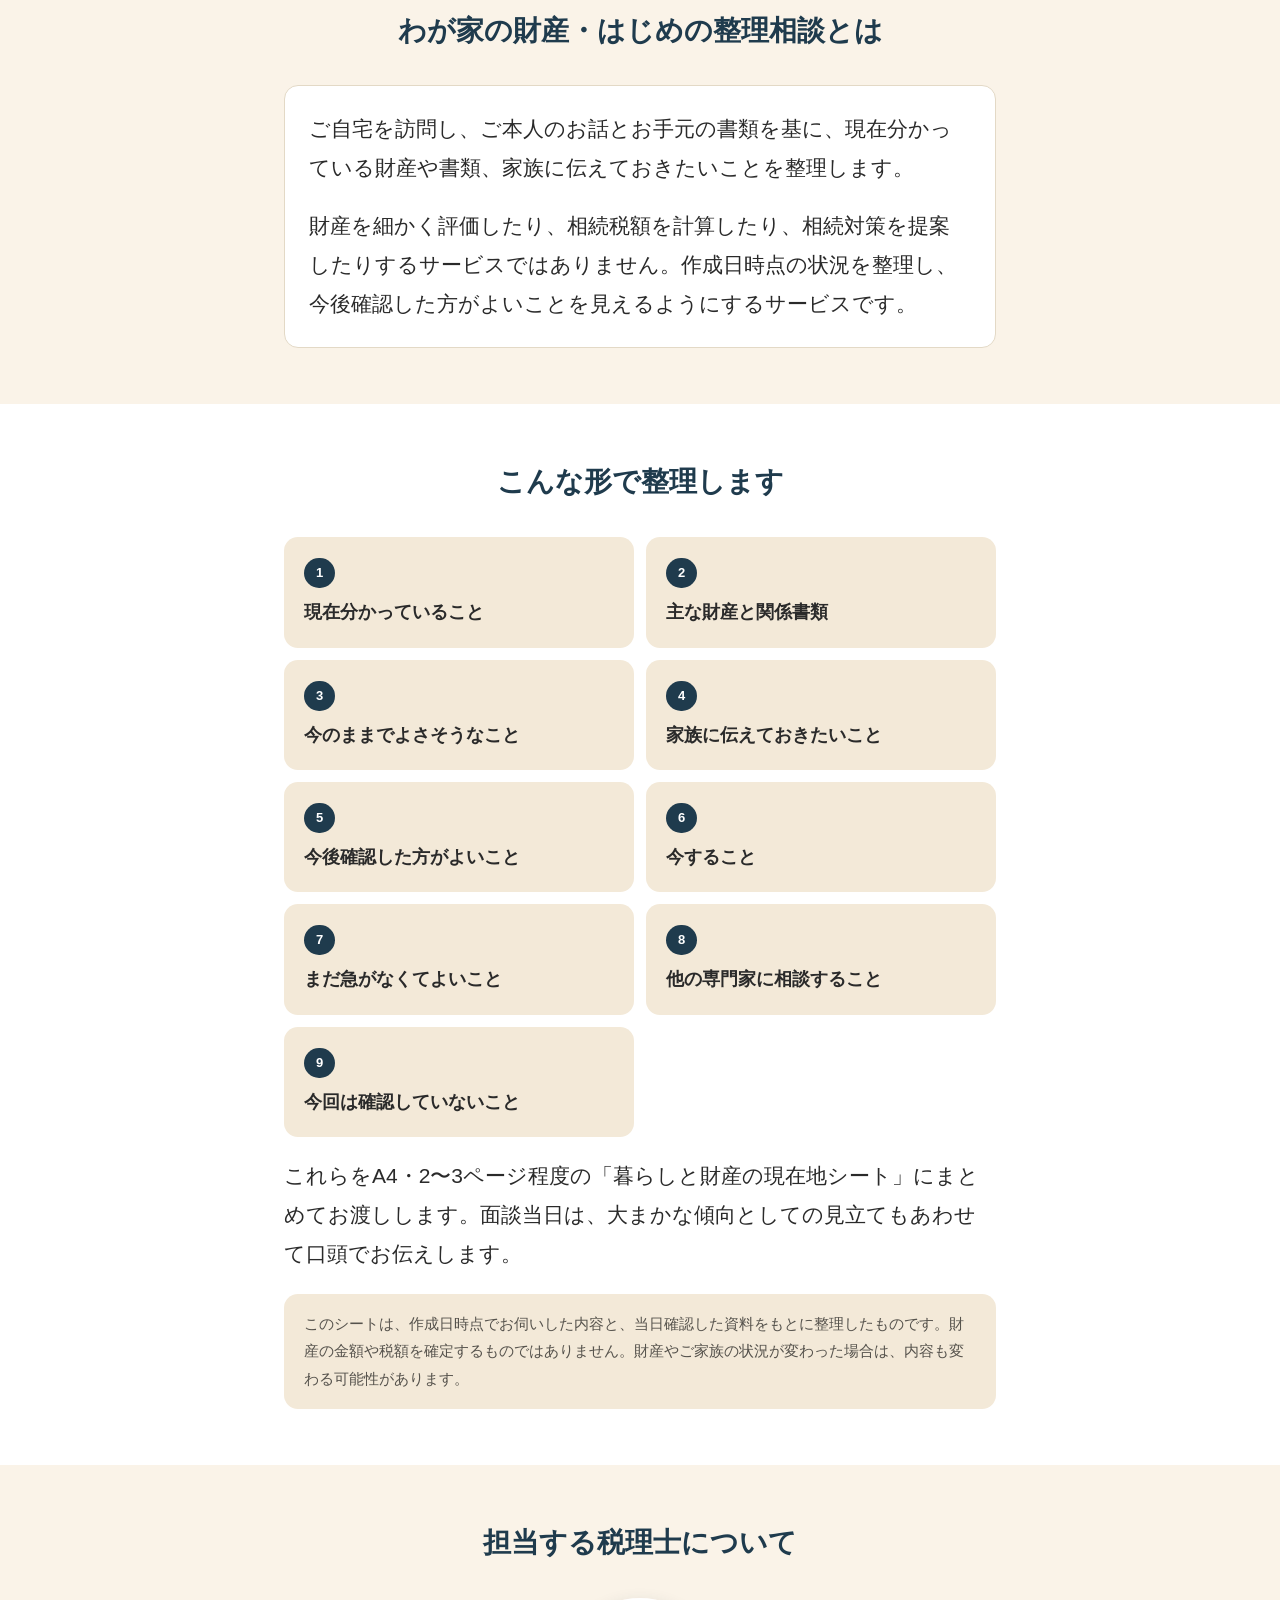
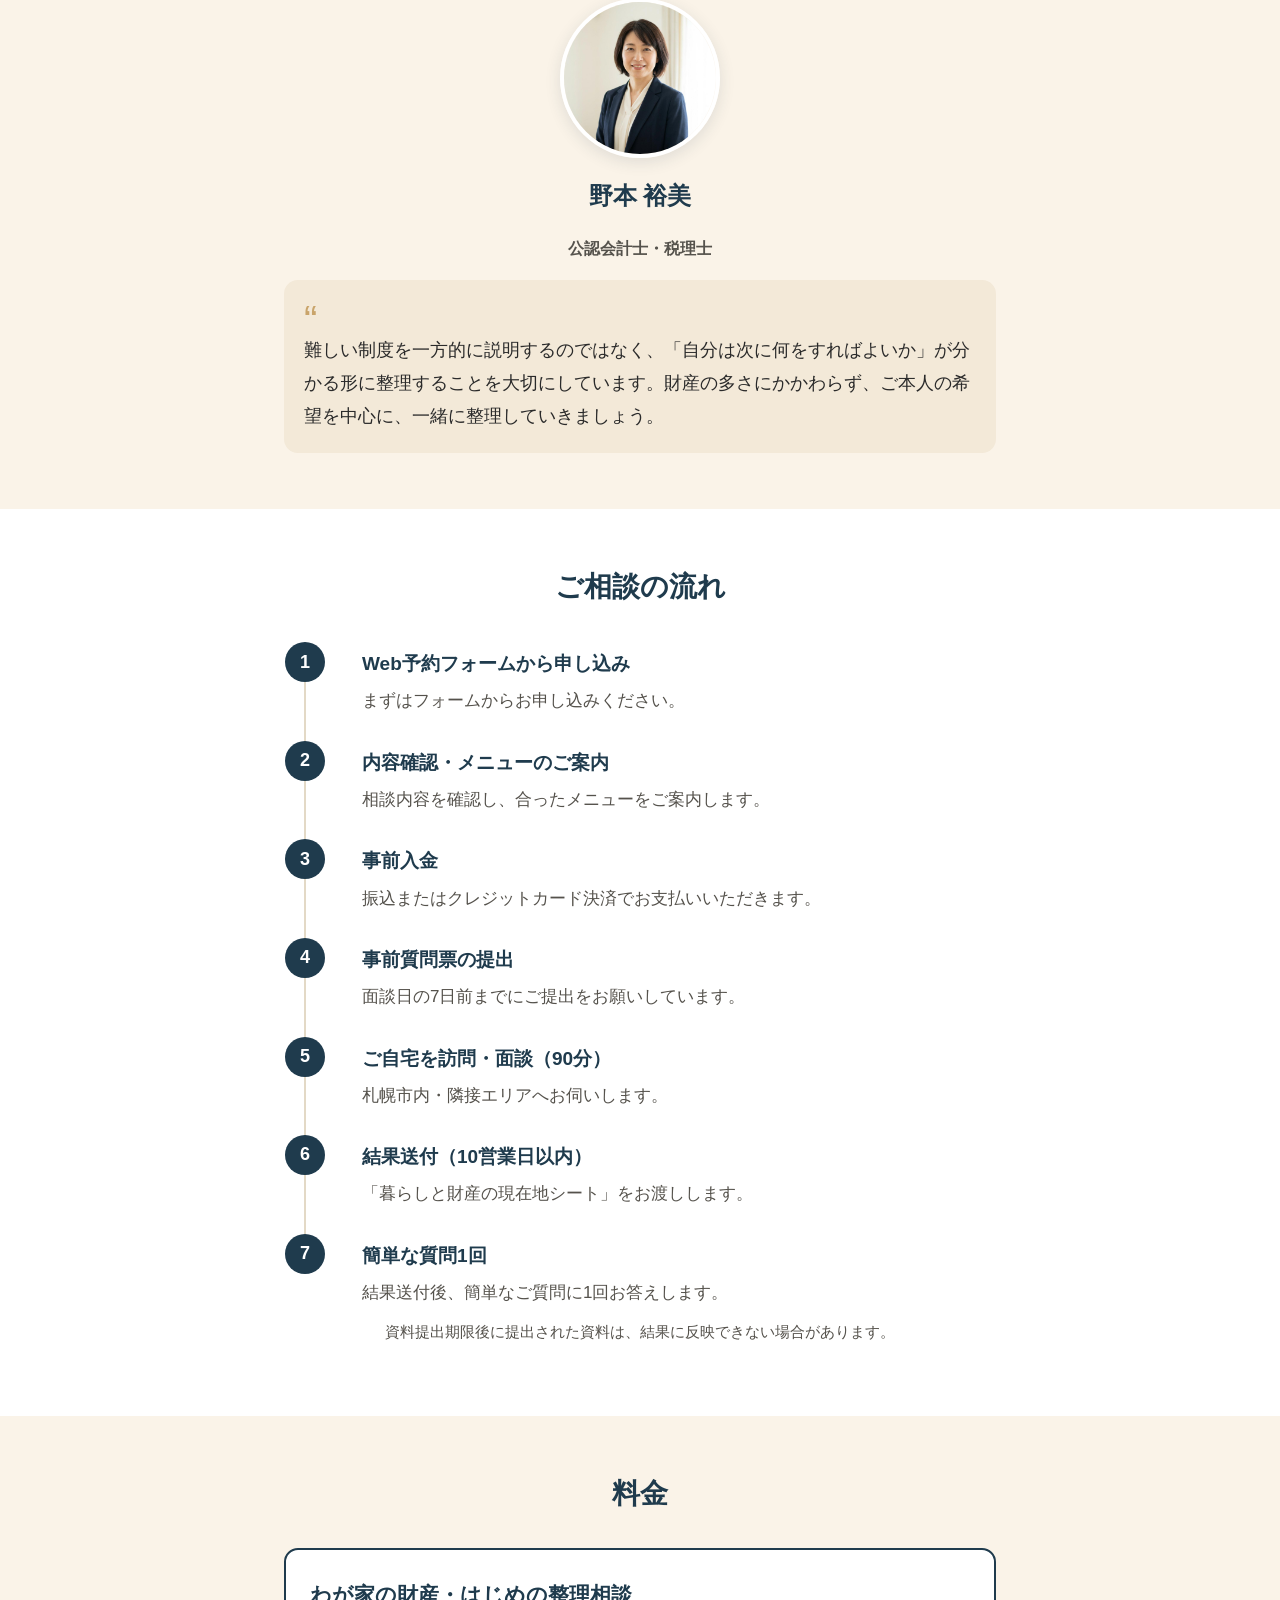
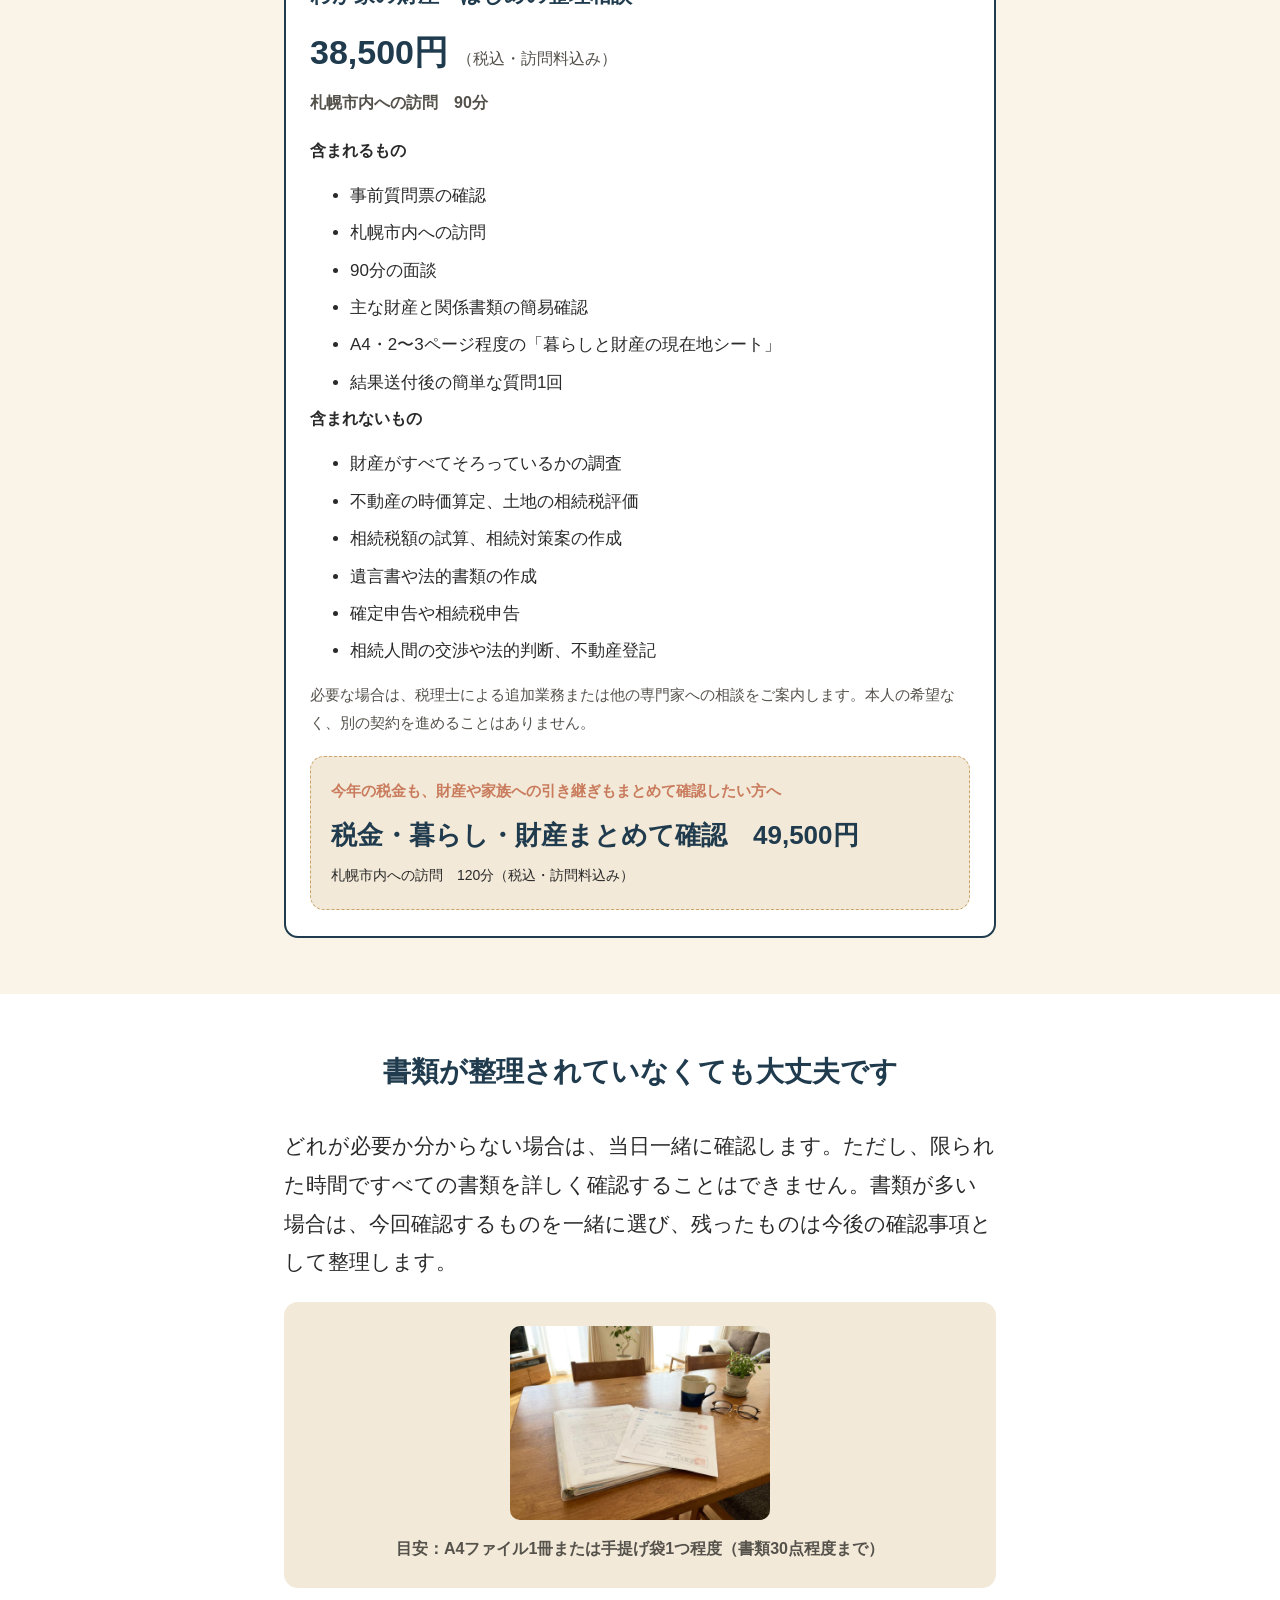
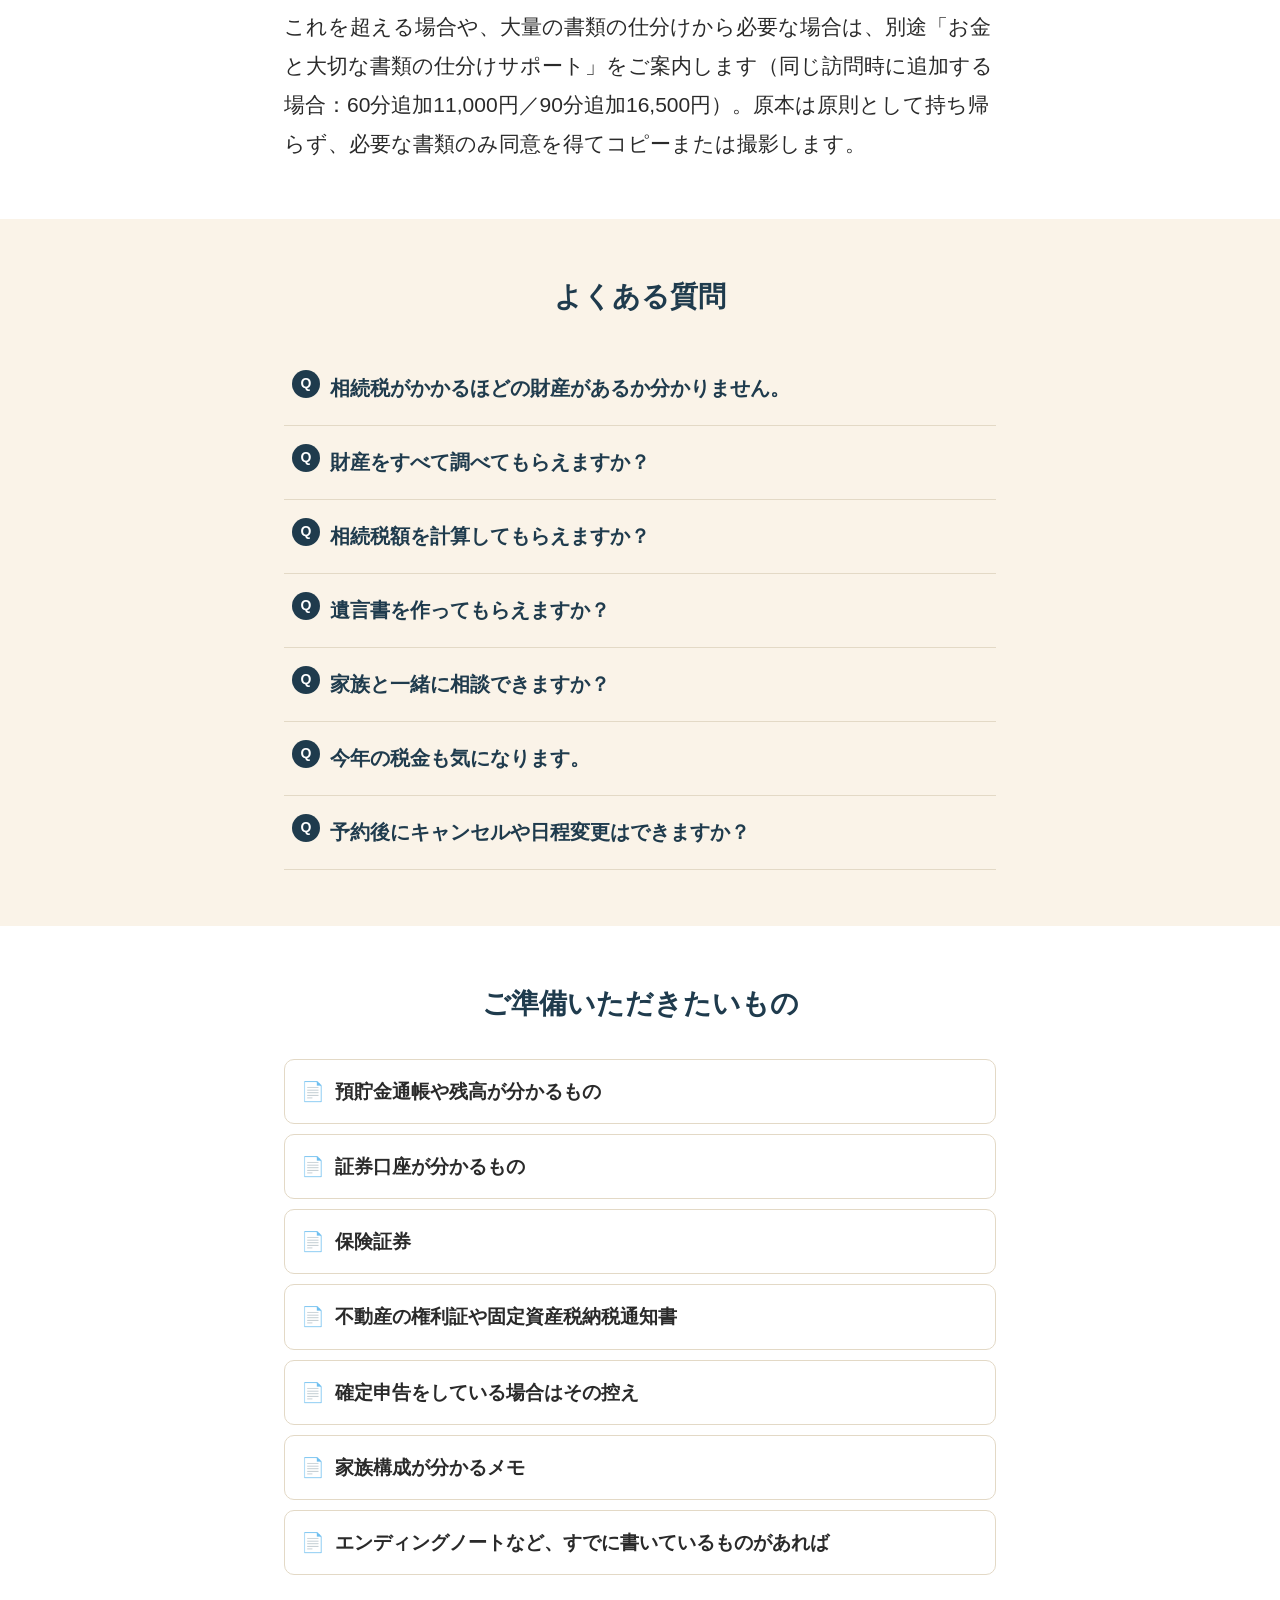
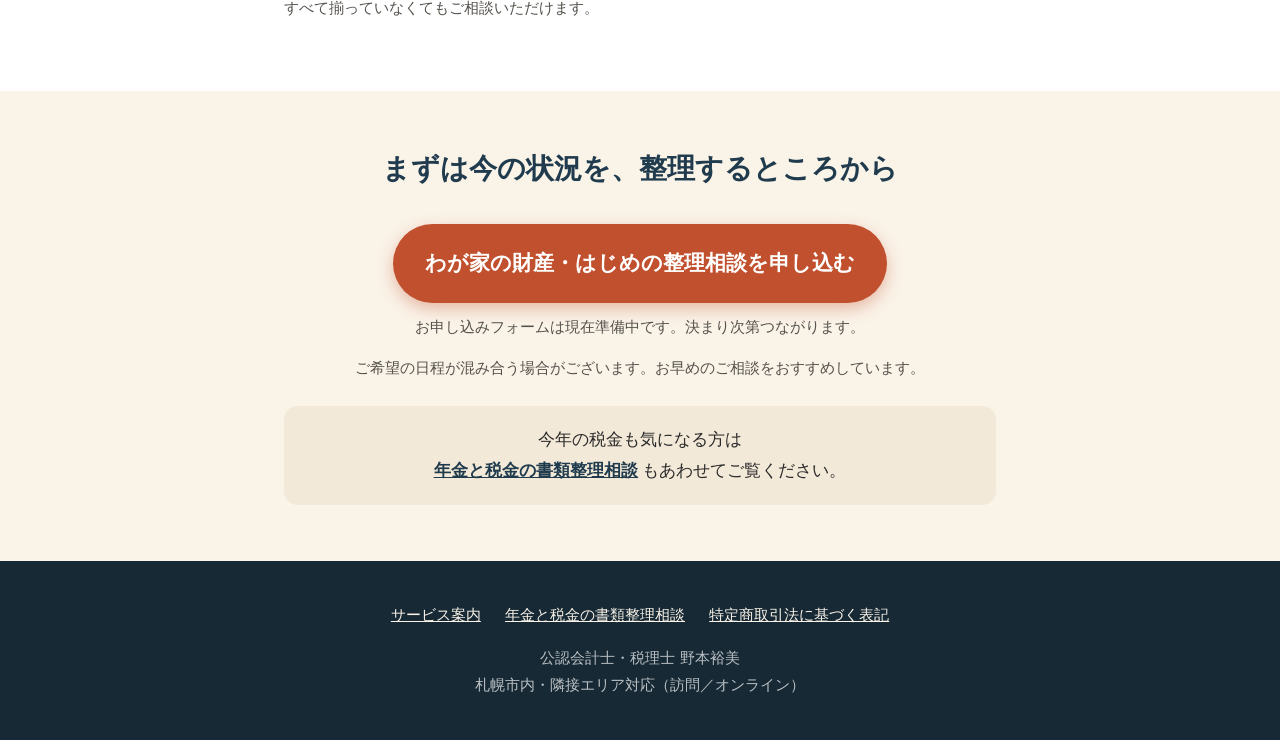
==== commit a2af9671: "サービス名を変更し、ファーストビューの訴求力を改善 - 年金生活の税金チェック → 年金と税金の書類整理相談 - 暮らしと財産の現在地整理 → わが家の財産・はじめの整理相談 - サービス名をヒーロー" ====
--- a/asset-check.html
+++ b/asset-check.html
@@ -3,7 +3,7 @@
 <head>
 <meta charset="UTF-8">
 <meta name="viewport" content="width=device-width, initial-scale=1">
-<title>暮らしと財産の現在地整理｜公認会計士・税理士 野本裕美</title>
+<title>わが家の財産・はじめの整理相談｜公認会計士・税理士 野本裕美</title>
 <meta name="description" content="ご自宅を訪問し、財産や書類、家族に伝えておきたいことを整理する相談です。相続対策の前に、今の状況を知ることから。札幌市内・隣接エリア対応、90分38,500円。">
 <link rel="stylesheet" href="assets/css/style.css">
 </head>
@@ -13,7 +13,7 @@
   <div class="header-inner">
     <div class="brand-group">
       <img class="brand-icon" src="assets/images/icon-asset-check.png" alt="">
-      <div class="brand">暮らしと財産の現在地整理<small>公認会計士・税理士 野本裕美</small></div>
+      <div class="brand">わが家の財産・はじめの整理相談<small>公認会計士・税理士 野本裕美</small></div>
     </div>
     <a class="header-cta" href="javascript:void(0);" title="お申し込みフォームは準備中です">申し込む</a>
   </div>
@@ -24,11 +24,12 @@
   <div class="container">
     <img class="hero-icon" src="assets/images/icon-asset-check.png" alt="">
     <img class="hero-photo" src="assets/images/nomoto-profile.jpg" alt="公認会計士・税理士 野本裕美">
+    <p class="service-name">わが家の財産・はじめの整理相談</p>
     <h1>今ある財産と書類を、<br>ご自宅で一緒に整理します。</h1>
     <p class="hero-sub">相続対策の前に、今の状況を知ることから。<br>家族に何を伝えればいいか、一緒に確認しませんか。</p>
     <p class="hero-meta">ご自宅への訪問　90分　38,500円（税込・訪問料込み）</p>
     <div class="cta-wrap">
-      <a class="btn btn-primary" href="javascript:void(0);" title="お申し込みフォームは準備中です">暮らしと財産の現在地整理を申し込む</a>
+      <a class="btn btn-primary" href="javascript:void(0);" title="お申し込みフォームは準備中です">わが家の財産・はじめの整理相談を申し込む</a>
     </div>
   </div>
 </section>
@@ -51,7 +52,7 @@
 <!-- ============ 3. サービス説明 ============ -->
 <section class="alt">
   <div class="container">
-    <h2 class="section-title">暮らしと財産の現在地整理とは</h2>
+    <h2 class="section-title">わが家の財産・はじめの整理相談とは</h2>
     <div class="card">
       <p>ご自宅を訪問し、ご本人のお話とお手元の書類を基に、現在分かっている財産や書類、家族に伝えておきたいことを整理します。</p>
       <p style="margin-bottom:0;">財産を細かく評価したり、相続税額を計算したり、相続対策を提案したりするサービスではありません。作成日時点の状況を整理し、今後確認した方がよいことを見えるようにするサービスです。</p>
@@ -118,7 +119,7 @@
   <div class="container">
     <h2 class="section-title">料金</h2>
     <div class="price-card">
-      <div class="price-name">暮らしと財産の現在地整理</div>
+      <div class="price-name">わが家の財産・はじめの整理相談</div>
       <div class="price-amount">38,500円 <span>（税込・訪問料込み）</span></div>
       <div class="price-meta">札幌市内への訪問　90分</div>
 
@@ -228,12 +229,12 @@
 <section class="alt" id="apply">
   <div class="container" style="text-align:center;">
     <h2 class="section-title">まずは今の状況を、整理するところから</h2>
-    <a class="btn btn-primary" href="javascript:void(0);" title="お申し込みフォームは準備中です">暮らしと財産の現在地整理を申し込む</a>
+    <a class="btn btn-primary" href="javascript:void(0);" title="お申し込みフォームは準備中です">わが家の財産・はじめの整理相談を申し込む</a>
     <p class="btn-note">お申し込みフォームは現在準備中です。決まり次第つながります。</p>
     <p class="btn-note">ご希望の日程が混み合う場合がございます。お早めのご相談をおすすめしています。</p>
     <div class="cross-link">
       今年の税金も気になる方は<br>
-      <a href="tax-check.html">年金生活の税金チェック</a> もあわせてご覧ください。
+      <a href="tax-check.html">年金と税金の書類整理相談</a> もあわせてご覧ください。
     </div>
   </div>
 </section>
@@ -243,7 +244,7 @@
   <div class="container">
     <div class="footer-links">
       <a href="index.html">サービス案内</a>
-      <a href="tax-check.html">年金生活の税金チェック</a>
+      <a href="tax-check.html">年金と税金の書類整理相談</a>
       <a href="javascript:void(0);" title="準備中">特定商取引法に基づく表記</a>
     </div>
     <p class="footer-address">
--- a/assets/css/style.css
+++ b/assets/css/style.css
@@ -178,10 +178,19 @@
   margin-bottom: 18px;
 }
 
+.service-name {
+  font-size: clamp(30px, 5vw, 42px);
+  font-weight: 800;
+  color: var(--color-navy);
+  line-height: 1.3;
+  margin-bottom: 14px;
+}
+
 .hero h1 {
-  font-size: 34px;
+  font-size: clamp(20px, 2.6vw, 25px);
+  font-weight: 600;
   line-height: 1.6;
-  color: var(--color-navy);
+  color: var(--color-text-soft);
   margin-bottom: 16px;
 }
 
@@ -742,9 +751,6 @@
   body {
     font-size: 19px;
   }
-  .hero h1 {
-    font-size: 28px;
-  }
   .section-title {
     font-size: 24px;
   }
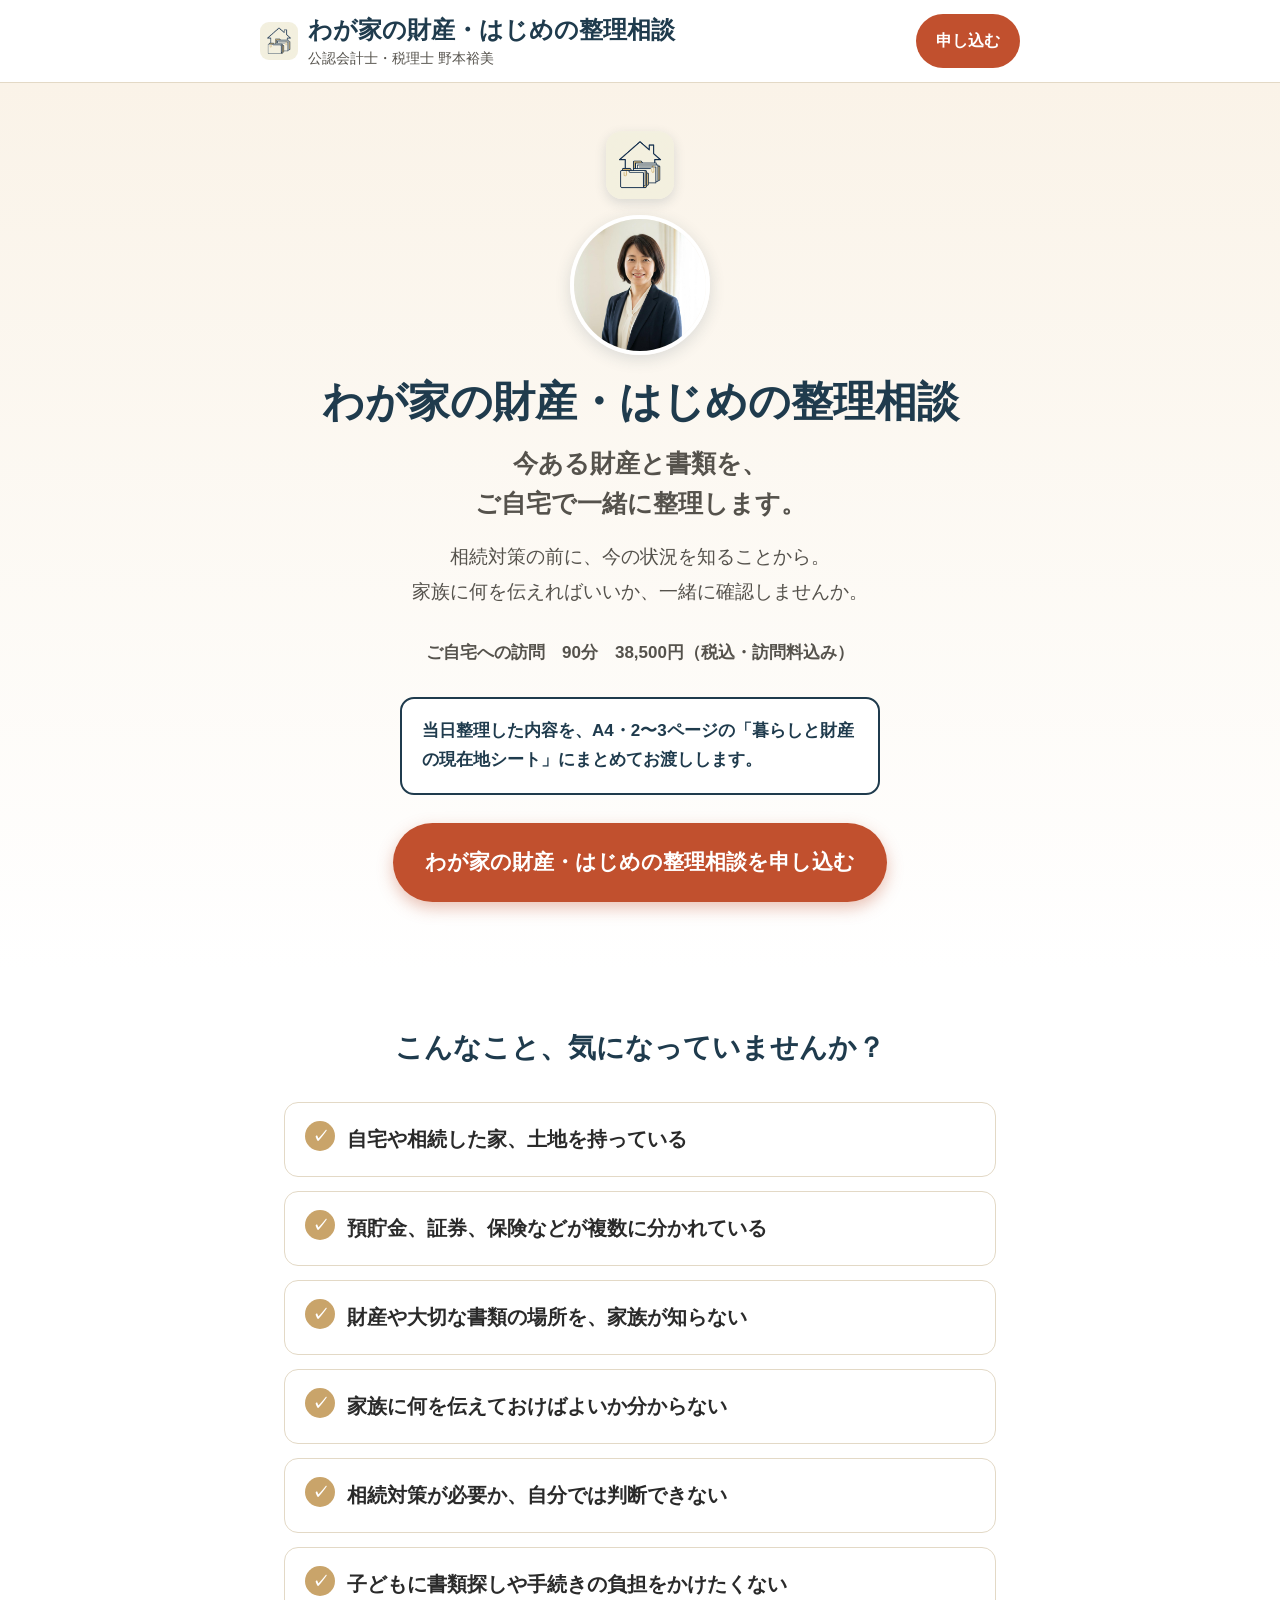
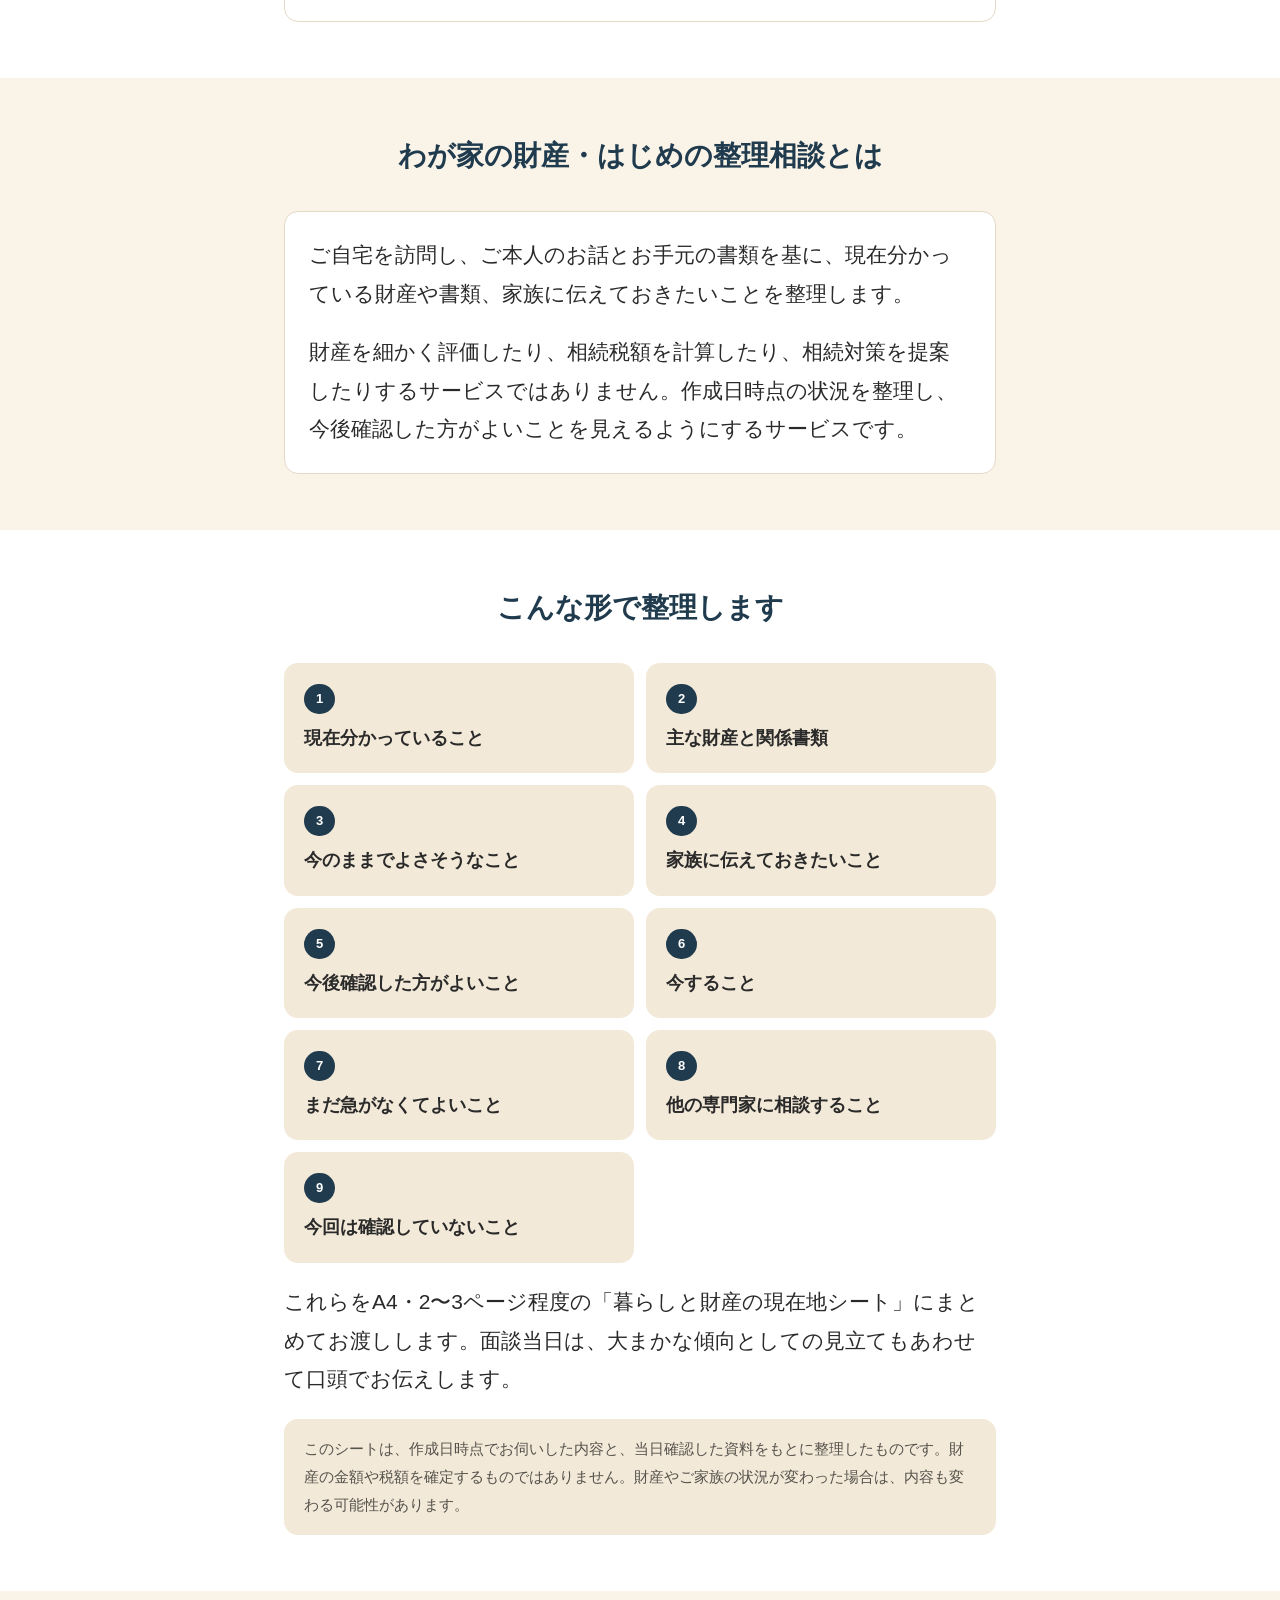
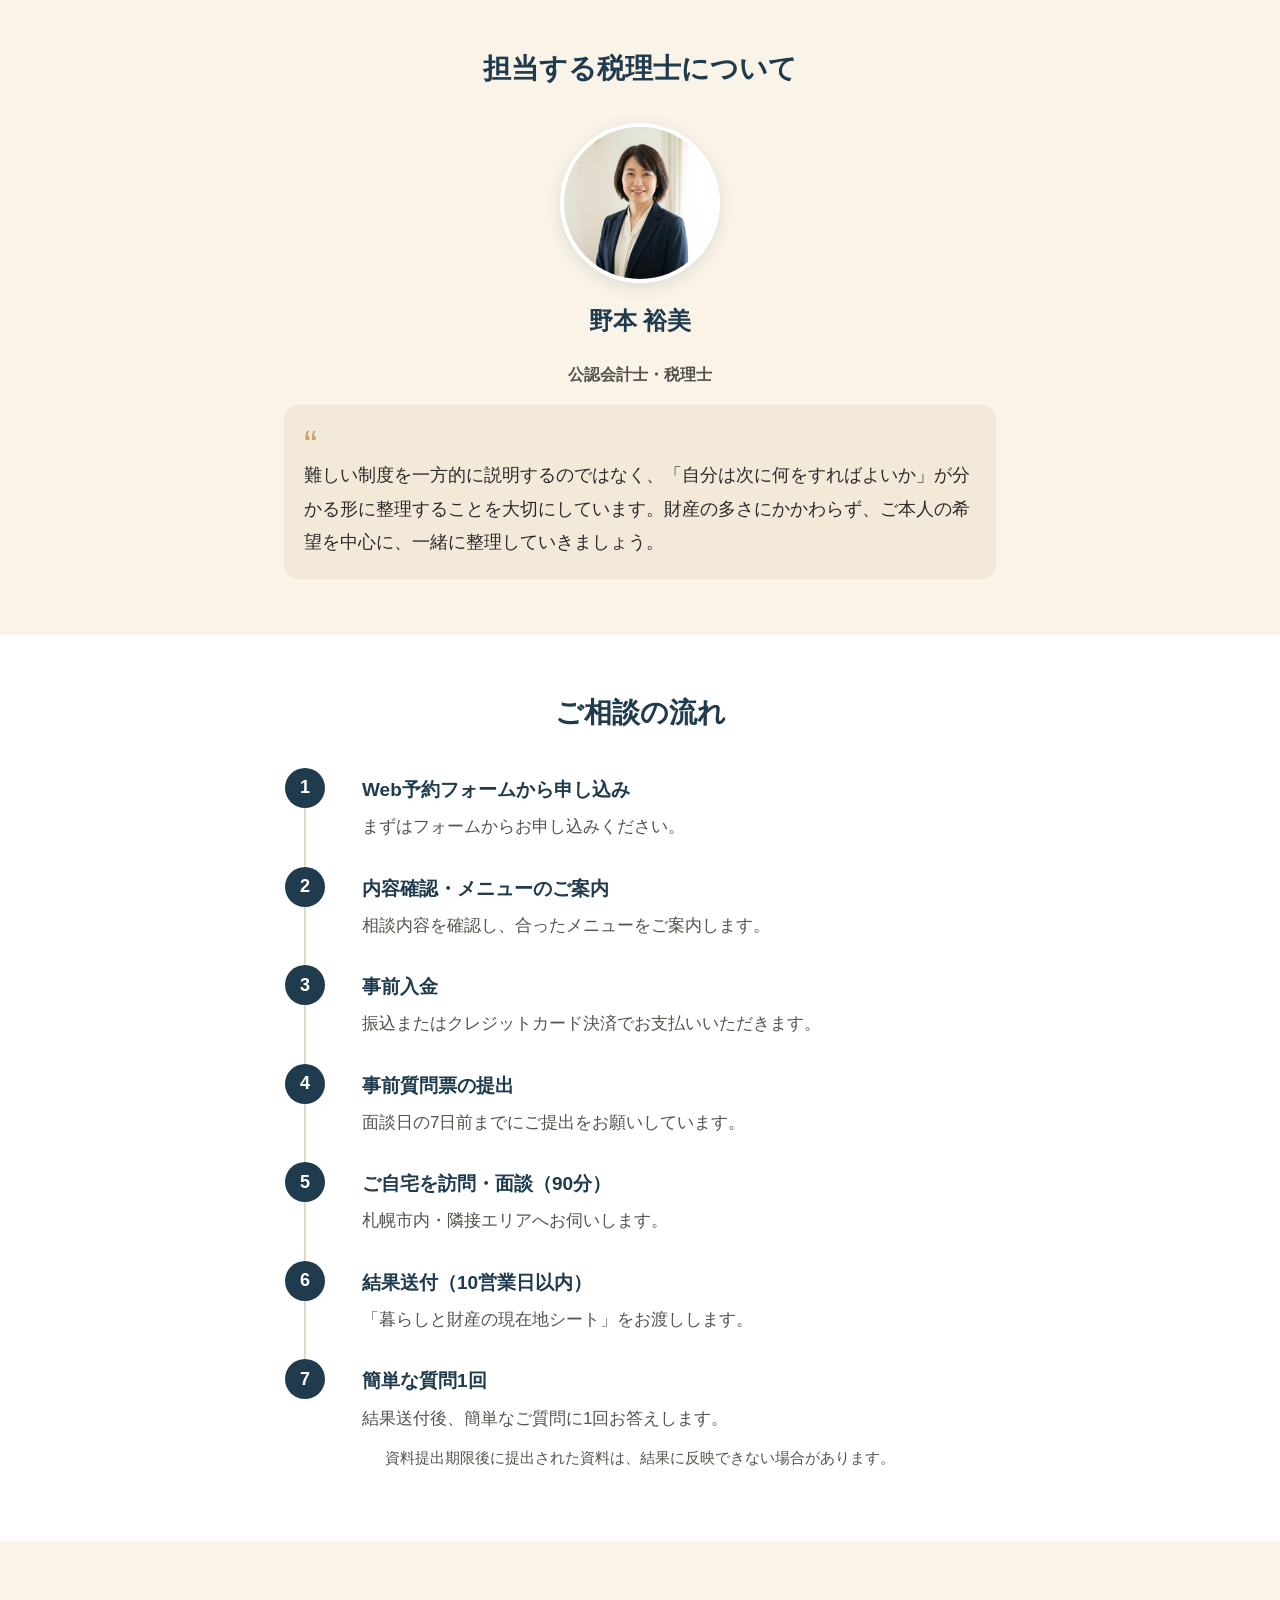
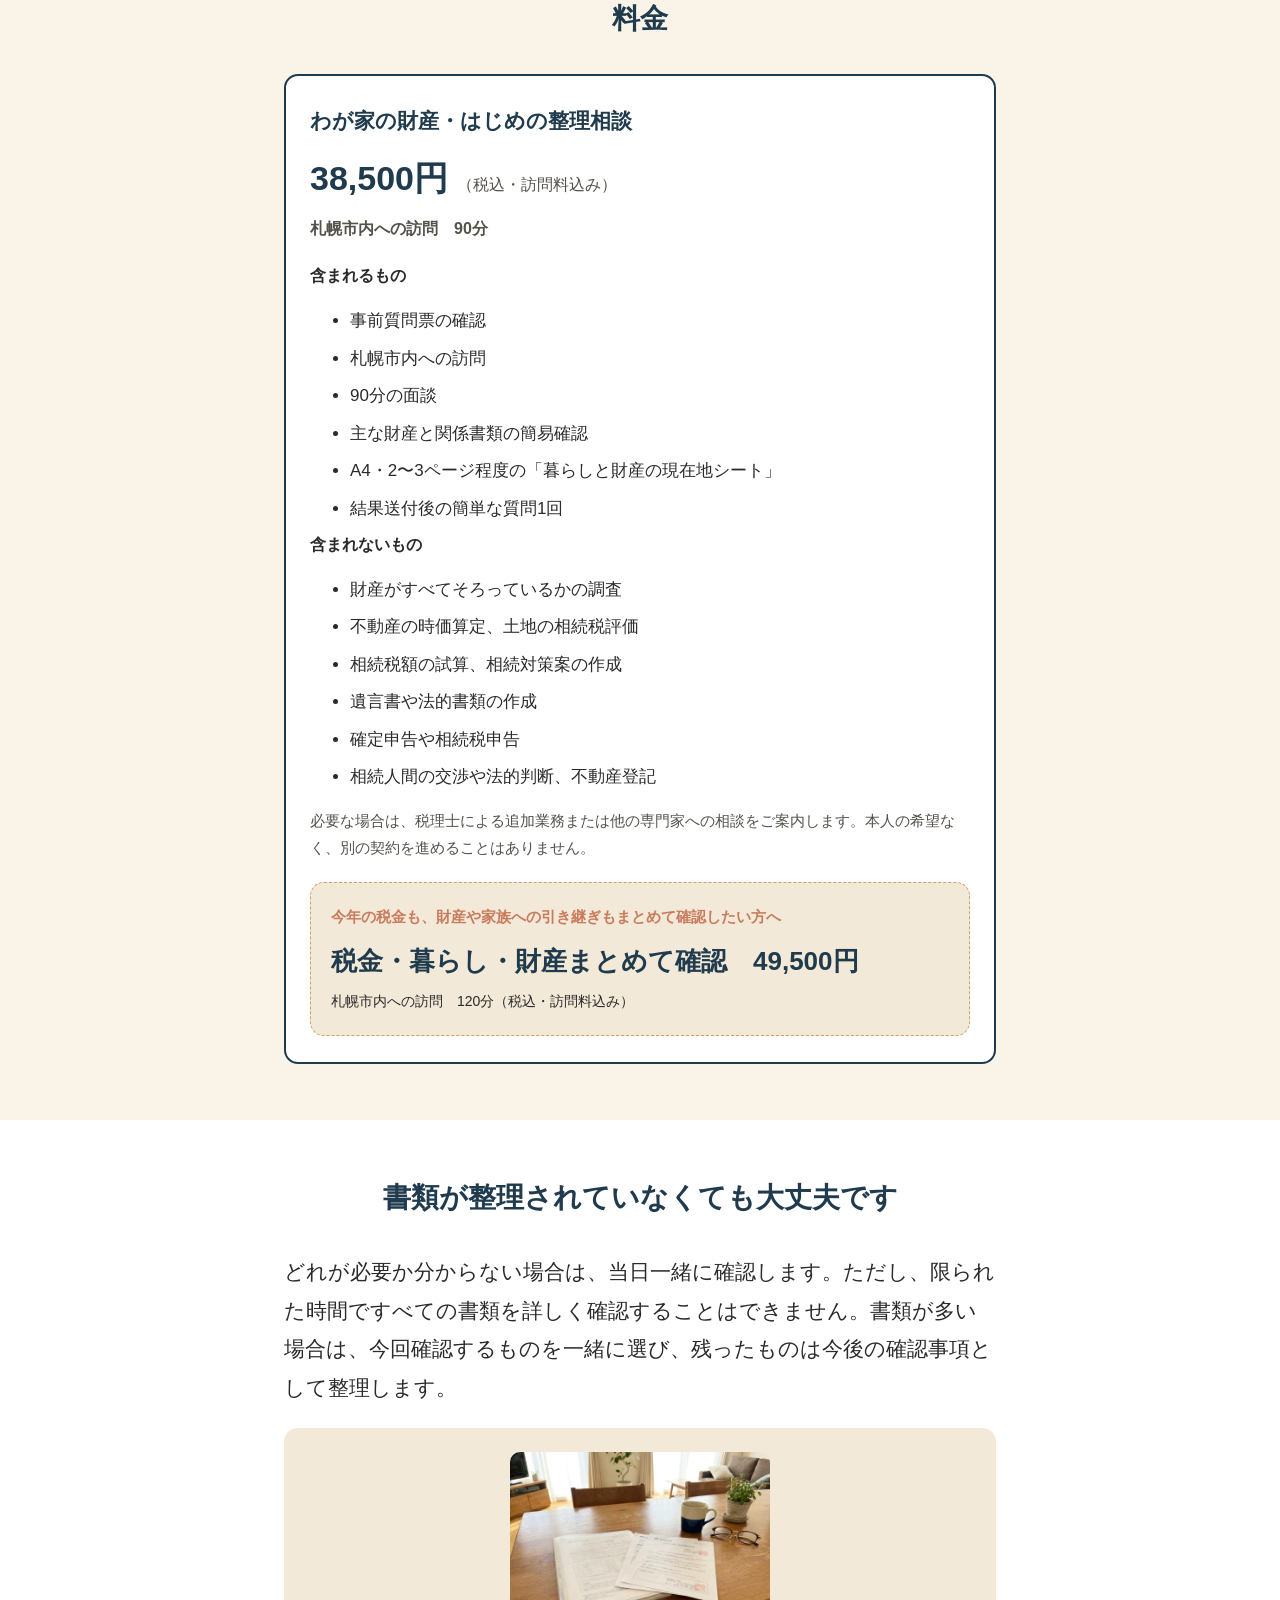
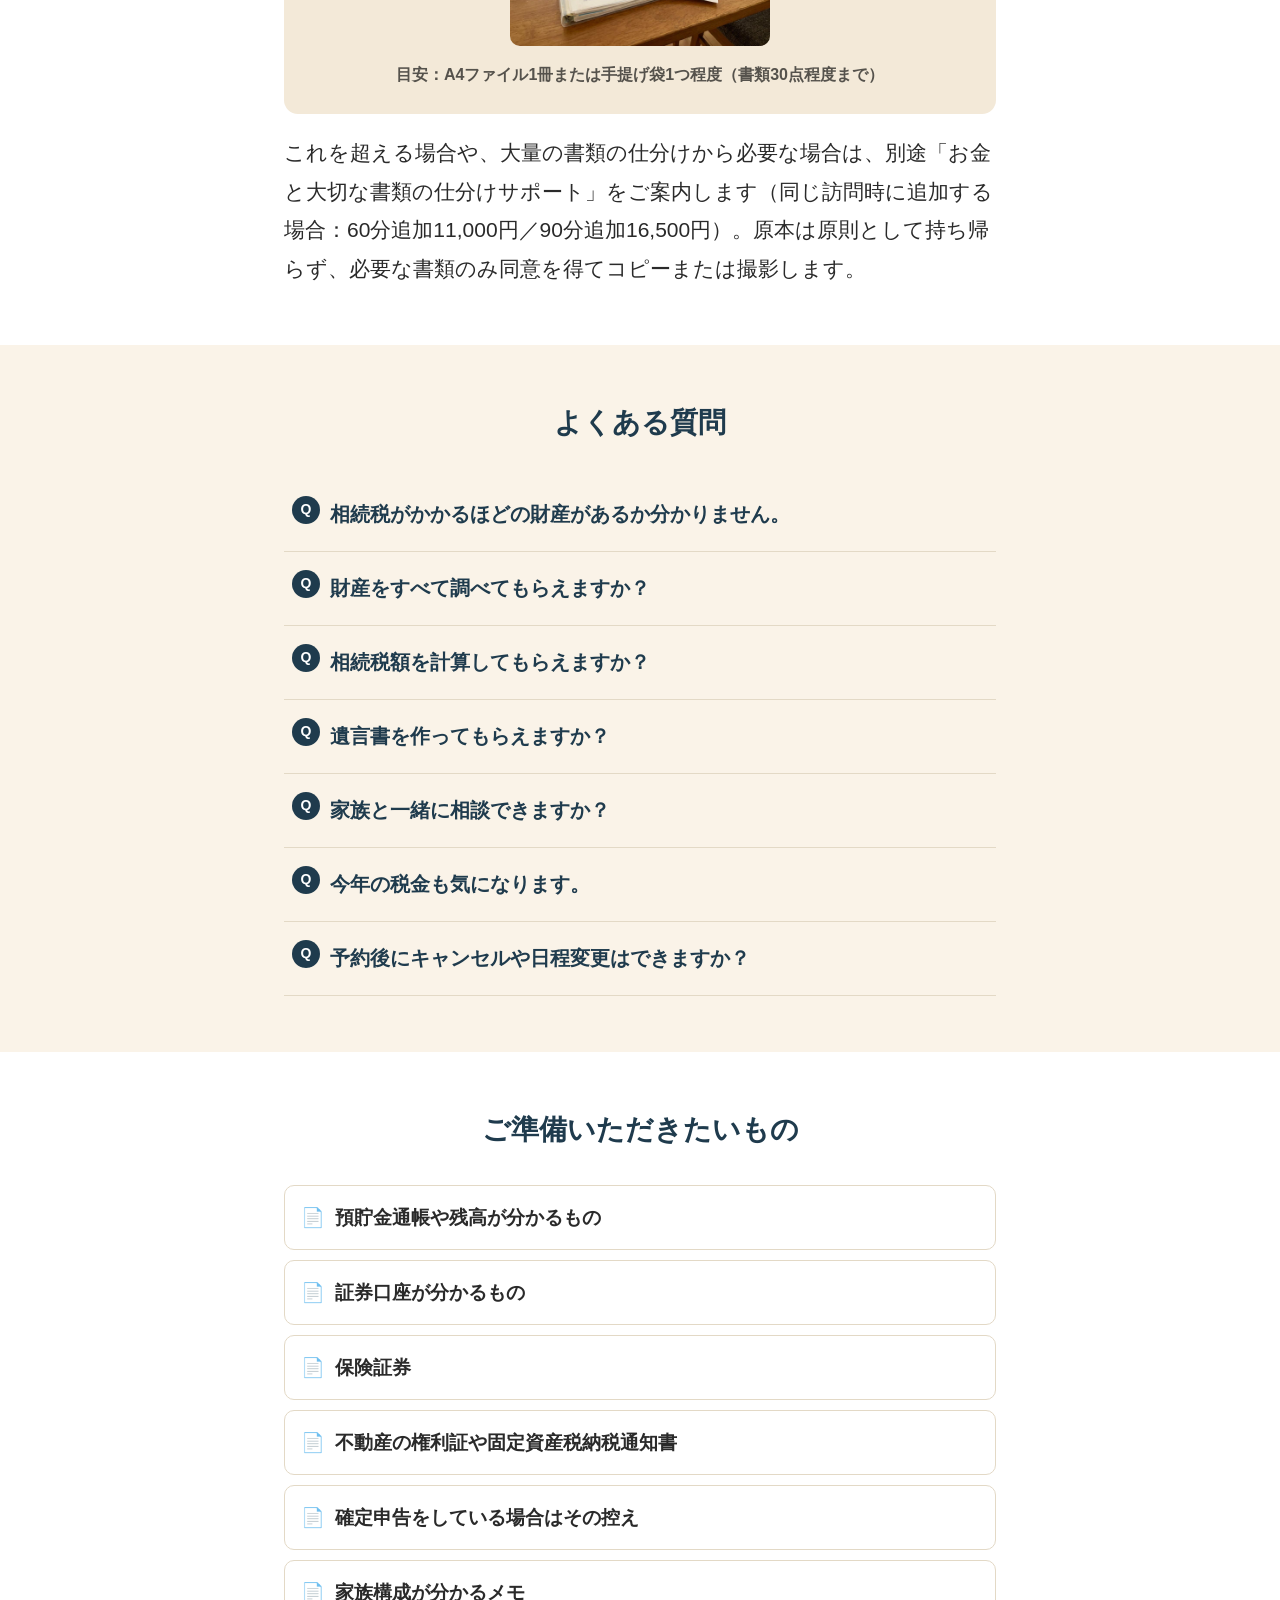
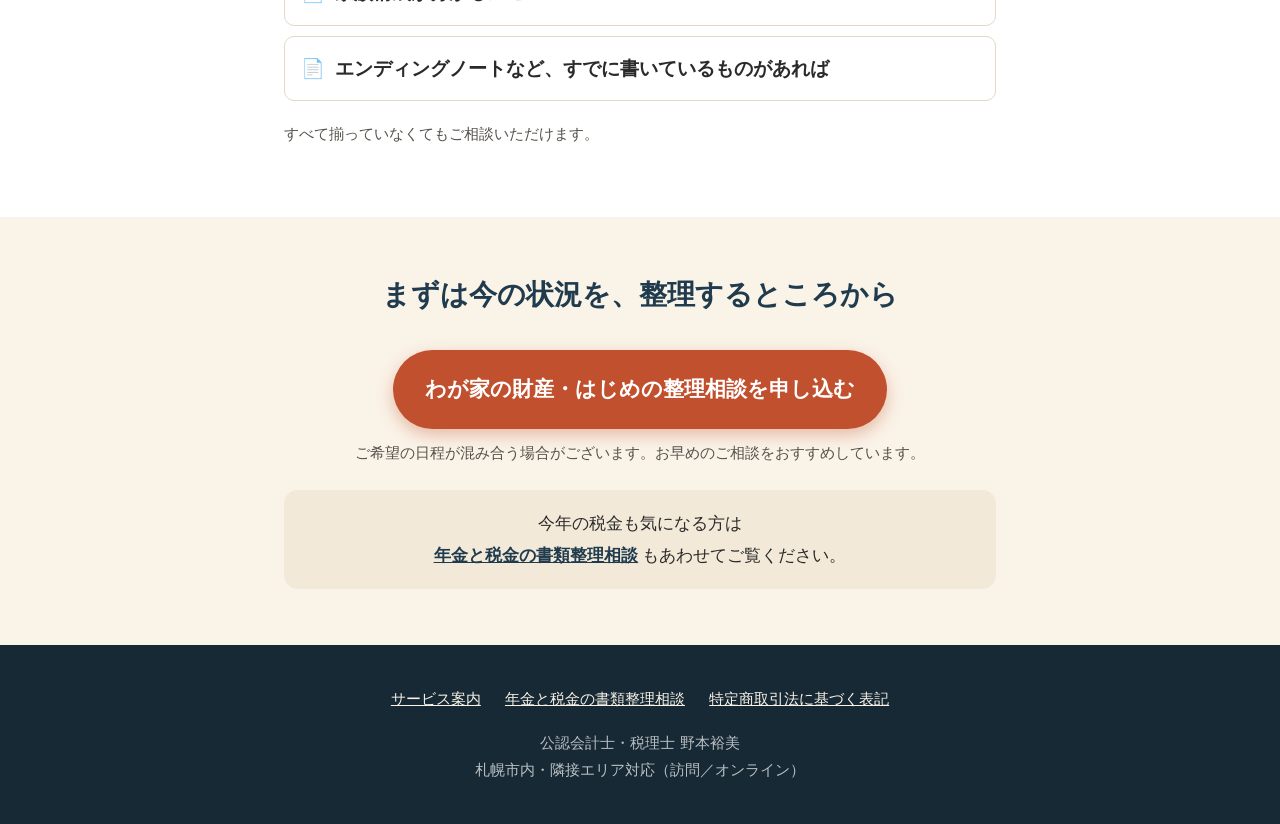
==== commit b15c7683: "お問い合わせフォームを追加し、各ページの申し込み導線を整備 - contact.html を新規追加(GASスプレッドシート連携のお問い合わせフォーム) - tax-check.html / asse" ====
--- a/asset-check.html
+++ b/asset-check.html
@@ -15,7 +15,7 @@
       <img class="brand-icon" src="assets/images/icon-asset-check.png" alt="">
       <div class="brand">わが家の財産・はじめの整理相談<small>公認会計士・税理士 野本裕美</small></div>
     </div>
-    <a class="header-cta" href="javascript:void(0);" title="お申し込みフォームは準備中です">申し込む</a>
+    <a class="header-cta" href="contact.html?topic=asset">申し込む</a>
   </div>
 </header>
 
@@ -28,8 +28,11 @@
     <h1>今ある財産と書類を、<br>ご自宅で一緒に整理します。</h1>
     <p class="hero-sub">相続対策の前に、今の状況を知ることから。<br>家族に何を伝えればいいか、一緒に確認しませんか。</p>
     <p class="hero-meta">ご自宅への訪問　90分　38,500円（税込・訪問料込み）</p>
+    <div class="hero-highlight">
+      <strong>当日整理した内容を、A4・2〜3ページの「暮らしと財産の現在地シート」にまとめてお渡しします。</strong>
+    </div>
     <div class="cta-wrap">
-      <a class="btn btn-primary" href="javascript:void(0);" title="お申し込みフォームは準備中です">わが家の財産・はじめの整理相談を申し込む</a>
+      <a class="btn btn-primary" href="contact.html?topic=asset">わが家の財産・はじめの整理相談を申し込む</a>
     </div>
   </div>
 </section>
@@ -229,8 +232,7 @@
 <section class="alt" id="apply">
   <div class="container" style="text-align:center;">
     <h2 class="section-title">まずは今の状況を、整理するところから</h2>
-    <a class="btn btn-primary" href="javascript:void(0);" title="お申し込みフォームは準備中です">わが家の財産・はじめの整理相談を申し込む</a>
-    <p class="btn-note">お申し込みフォームは現在準備中です。決まり次第つながります。</p>
+    <a class="btn btn-primary" href="contact.html?topic=asset">わが家の財産・はじめの整理相談を申し込む</a>
     <p class="btn-note">ご希望の日程が混み合う場合がございます。お早めのご相談をおすすめしています。</p>
     <div class="cross-link">
       今年の税金も気になる方は<br>
--- a/assets/css/style.css
+++ b/assets/css/style.css
@@ -207,6 +207,24 @@
   margin-bottom: 28px;
 }
 
+.hero-highlight {
+  background: var(--color-white);
+  border: 2px solid var(--color-navy);
+  border-radius: var(--radius);
+  padding: 18px 20px;
+  margin: 0 auto 28px;
+  max-width: 480px;
+  font-size: 16px;
+  line-height: 1.7;
+  color: var(--color-text);
+  text-align: left;
+}
+
+.hero-highlight strong {
+  color: var(--color-navy);
+  font-size: 17px;
+}
+
 .hero-photo {
   width: 140px;
   height: 140px;
@@ -747,6 +765,120 @@
   margin-top: 10px;
 }
 
+/* ---------- お問い合わせフォーム ---------- */
+
+.contact-form {
+  display: grid;
+  gap: 22px;
+}
+
+.form-group {
+  display: grid;
+  gap: 8px;
+}
+
+.form-group label {
+  font-size: 18px;
+  font-weight: bold;
+  color: var(--color-navy);
+}
+
+.form-required {
+  display: inline-block;
+  background: var(--color-cta);
+  color: var(--color-white);
+  font-size: 12px;
+  font-weight: bold;
+  border-radius: 4px;
+  padding: 2px 8px;
+  margin-left: 8px;
+  vertical-align: middle;
+}
+
+.form-optional {
+  display: inline-block;
+  color: var(--color-text-soft);
+  font-size: 13px;
+  font-weight: 500;
+  margin-left: 8px;
+  vertical-align: middle;
+}
+
+.contact-form input[type="text"],
+.contact-form input[type="email"],
+.contact-form input[type="tel"],
+.contact-form select,
+.contact-form textarea {
+  width: 100%;
+  font-family: var(--font-base);
+  font-size: 19px;
+  font-weight: 500;
+  color: var(--color-text);
+  background: var(--color-white);
+  border: 2px solid var(--color-border);
+  border-radius: 10px;
+  padding: 14px 16px;
+}
+
+.contact-form input:focus,
+.contact-form select:focus,
+.contact-form textarea:focus {
+  outline: none;
+  border-color: var(--color-navy);
+}
+
+.contact-form textarea {
+  min-height: 160px;
+  resize: vertical;
+}
+
+.form-hp {
+  position: absolute;
+  left: -9999px;
+  width: 1px;
+  height: 1px;
+  overflow: hidden;
+}
+
+.form-status {
+  border-radius: var(--radius);
+  padding: 24px 20px;
+  margin-bottom: 24px;
+  font-size: 18px;
+  font-weight: 600;
+  text-align: center;
+  white-space: pre-line;
+  outline: none;
+}
+
+.form-status.success {
+  background: #e6f2ea;
+  color: #1f6b3d;
+  border: 2px solid #1f6b3d;
+  font-size: 20px;
+  line-height: 1.7;
+}
+
+.form-status.error {
+  background: #fbe9e6;
+  color: var(--color-cta-dark);
+}
+
+.form-status[hidden] {
+  display: none;
+}
+
+.contact-form button[type="submit"] {
+  border: none;
+  cursor: pointer;
+  font-family: var(--font-base);
+}
+
+.contact-form button[disabled] {
+  opacity: 0.6;
+  cursor: not-allowed;
+}
+
 @media (max-width: 480px) {
   body {
     font-size: 19px;
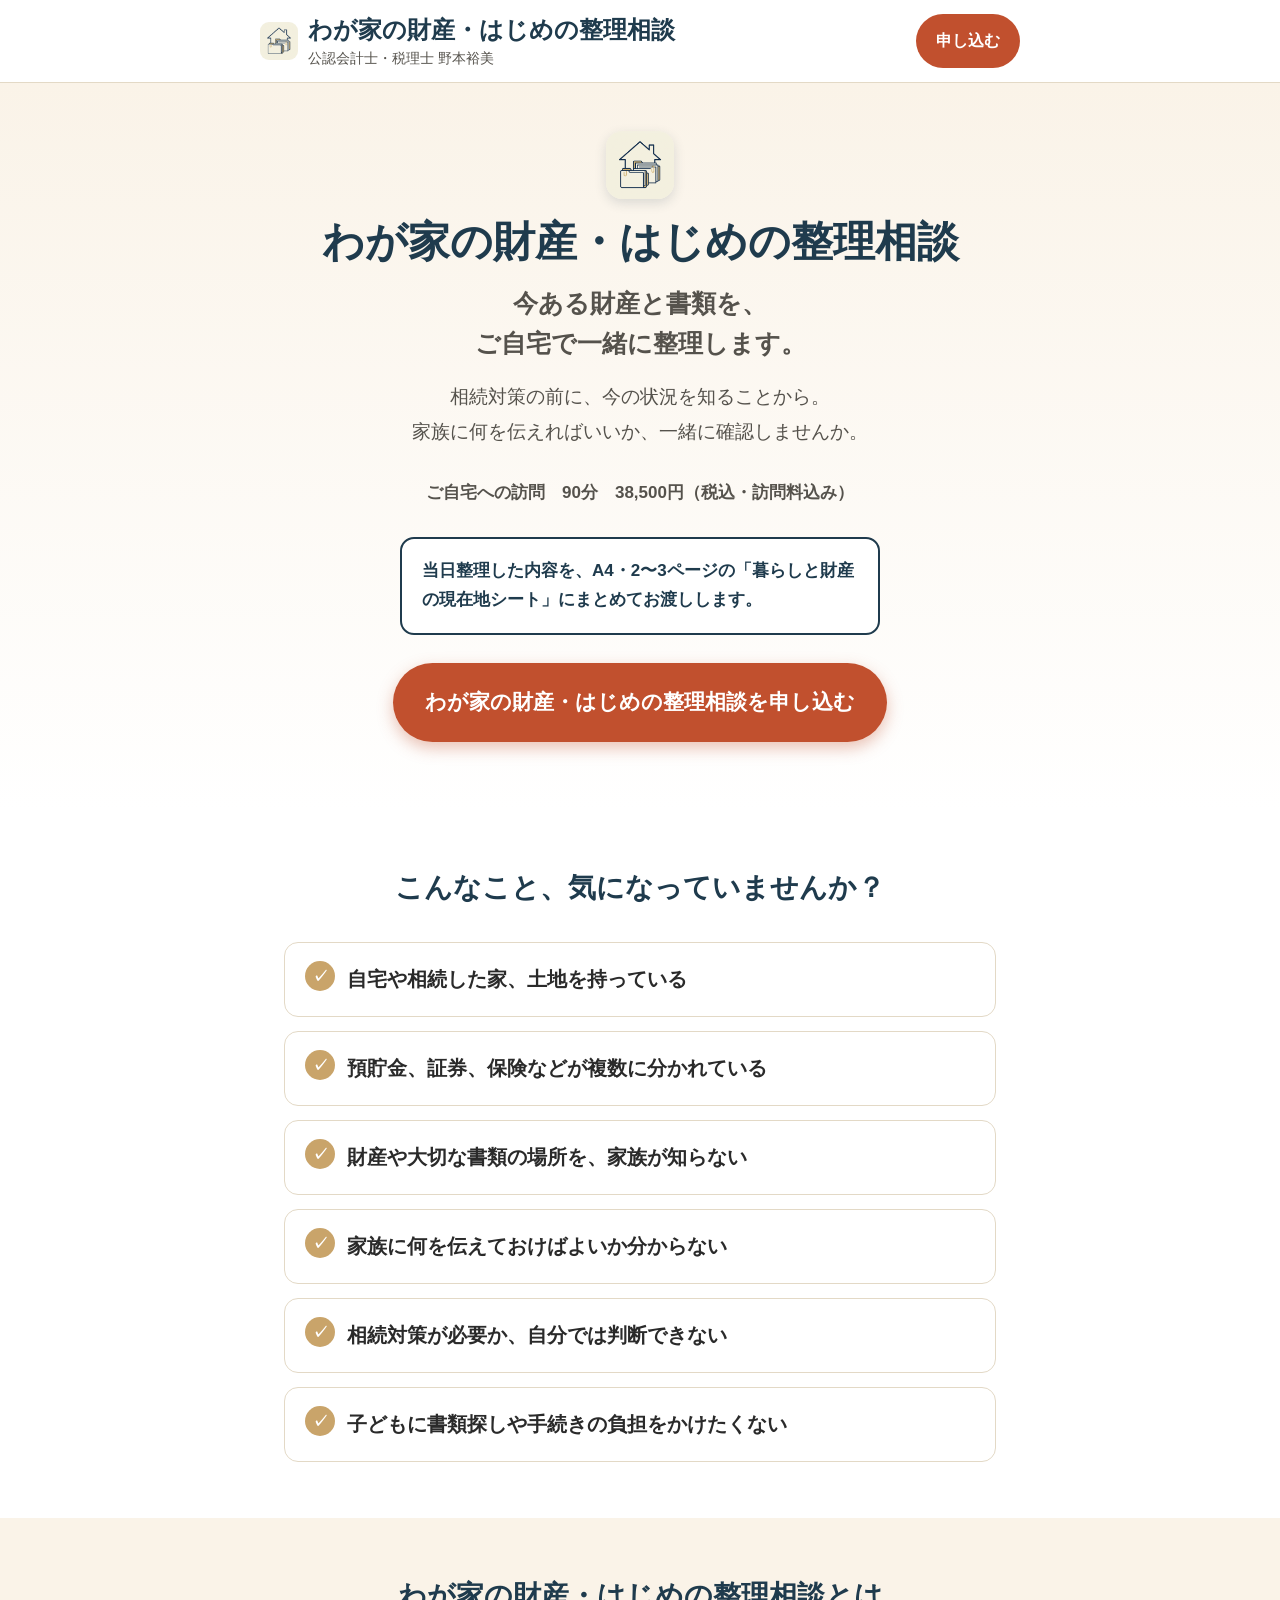
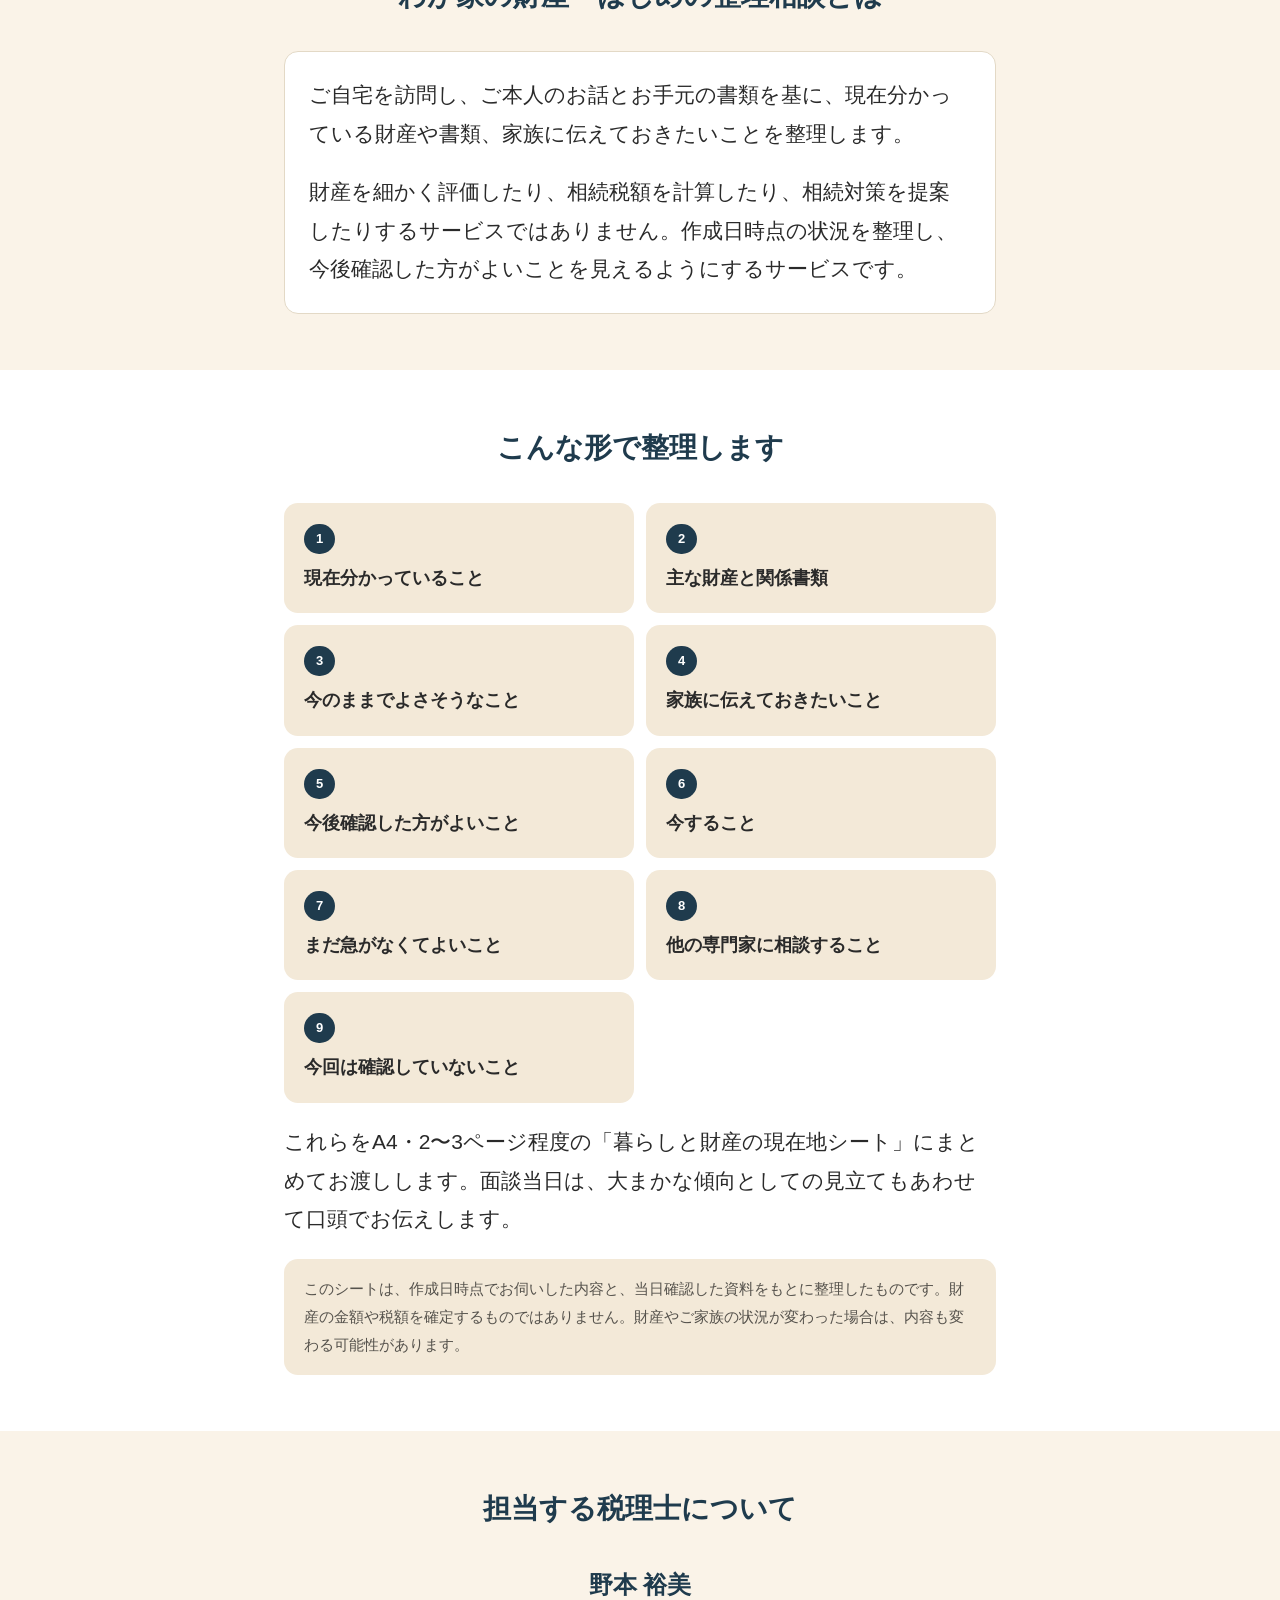
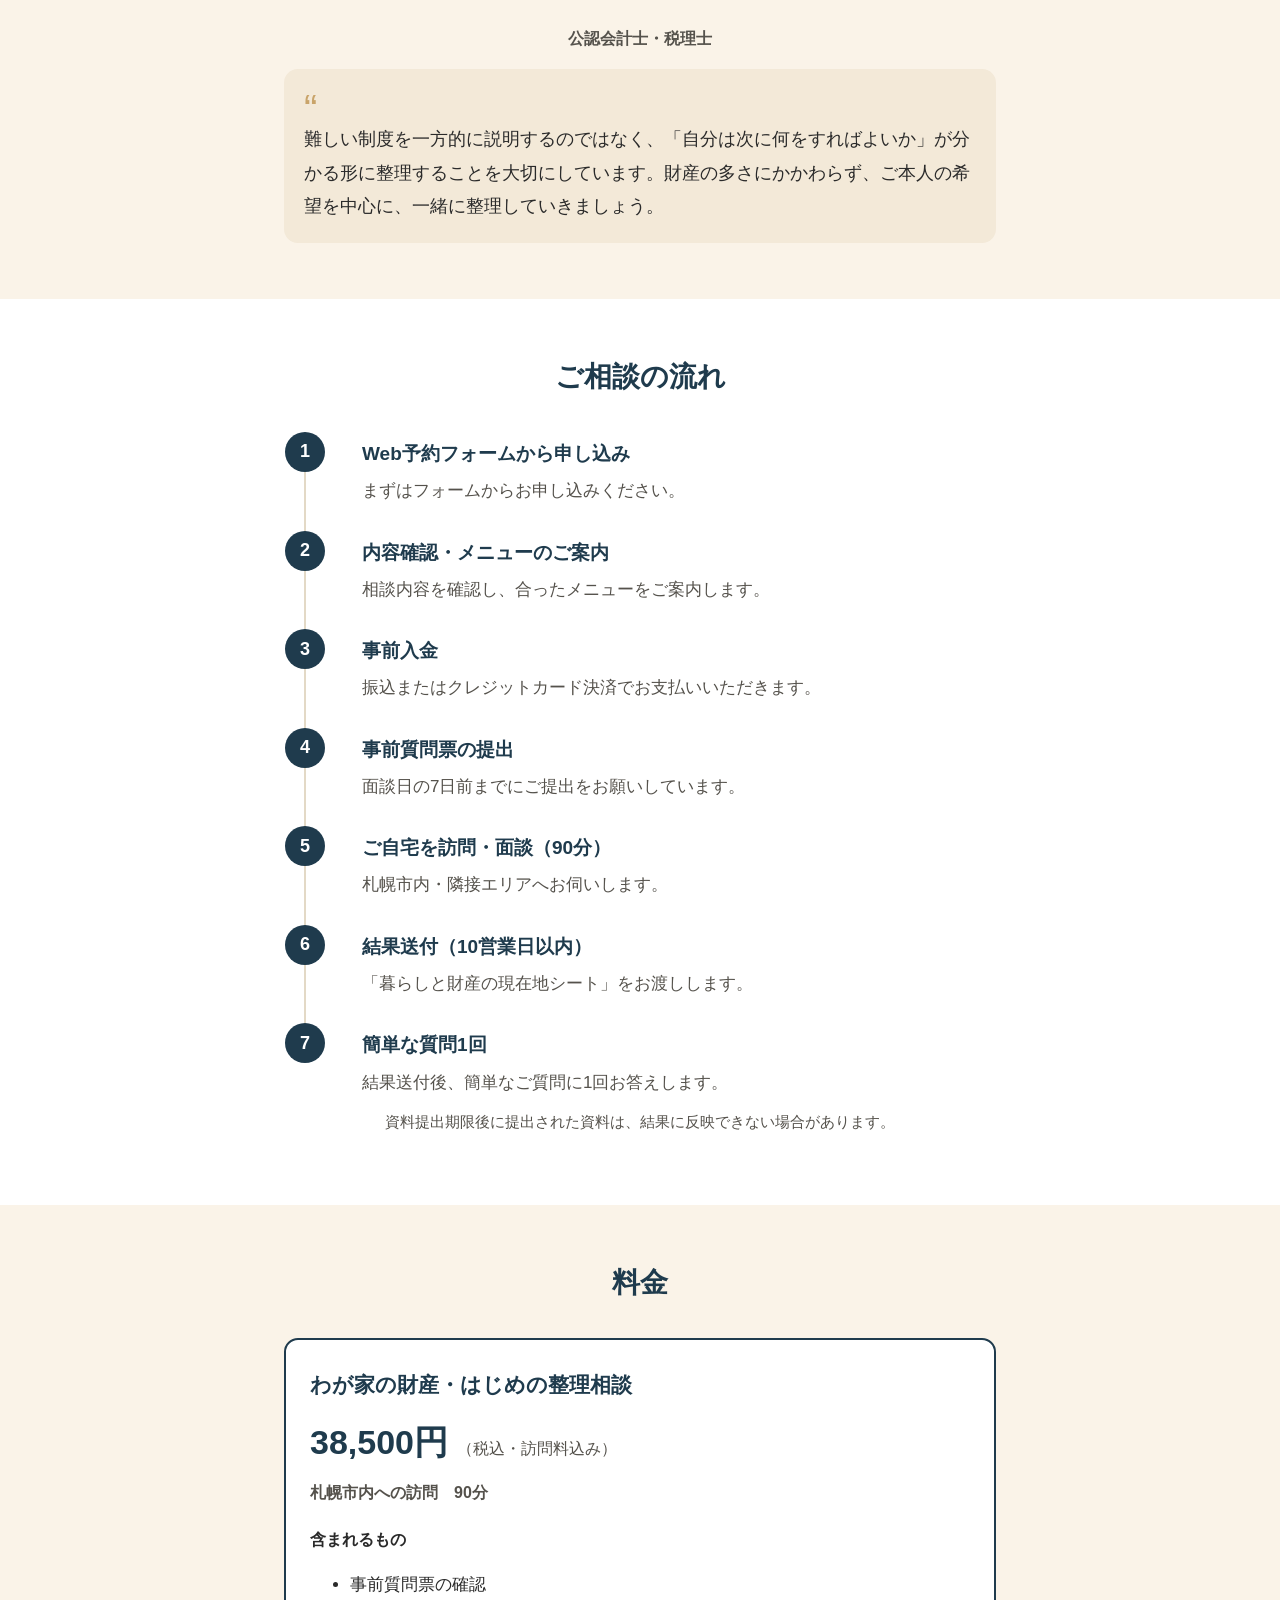
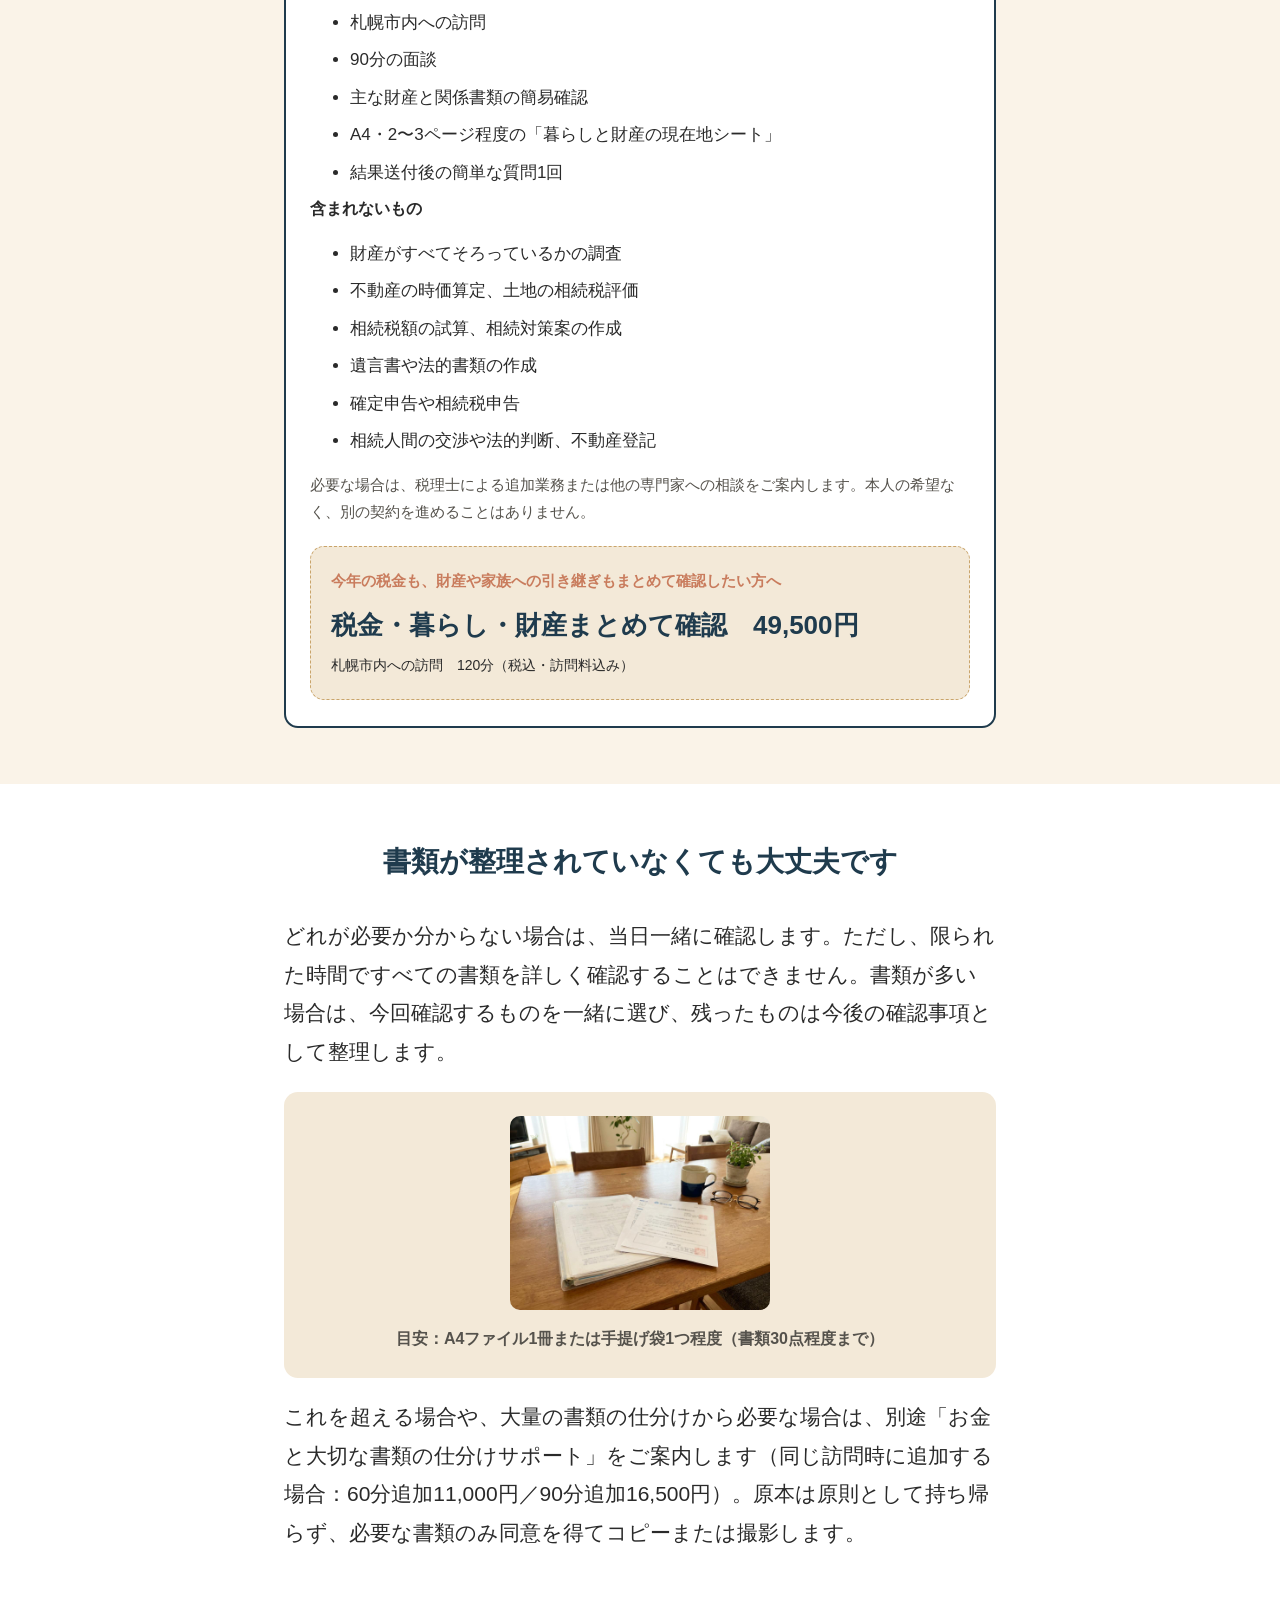
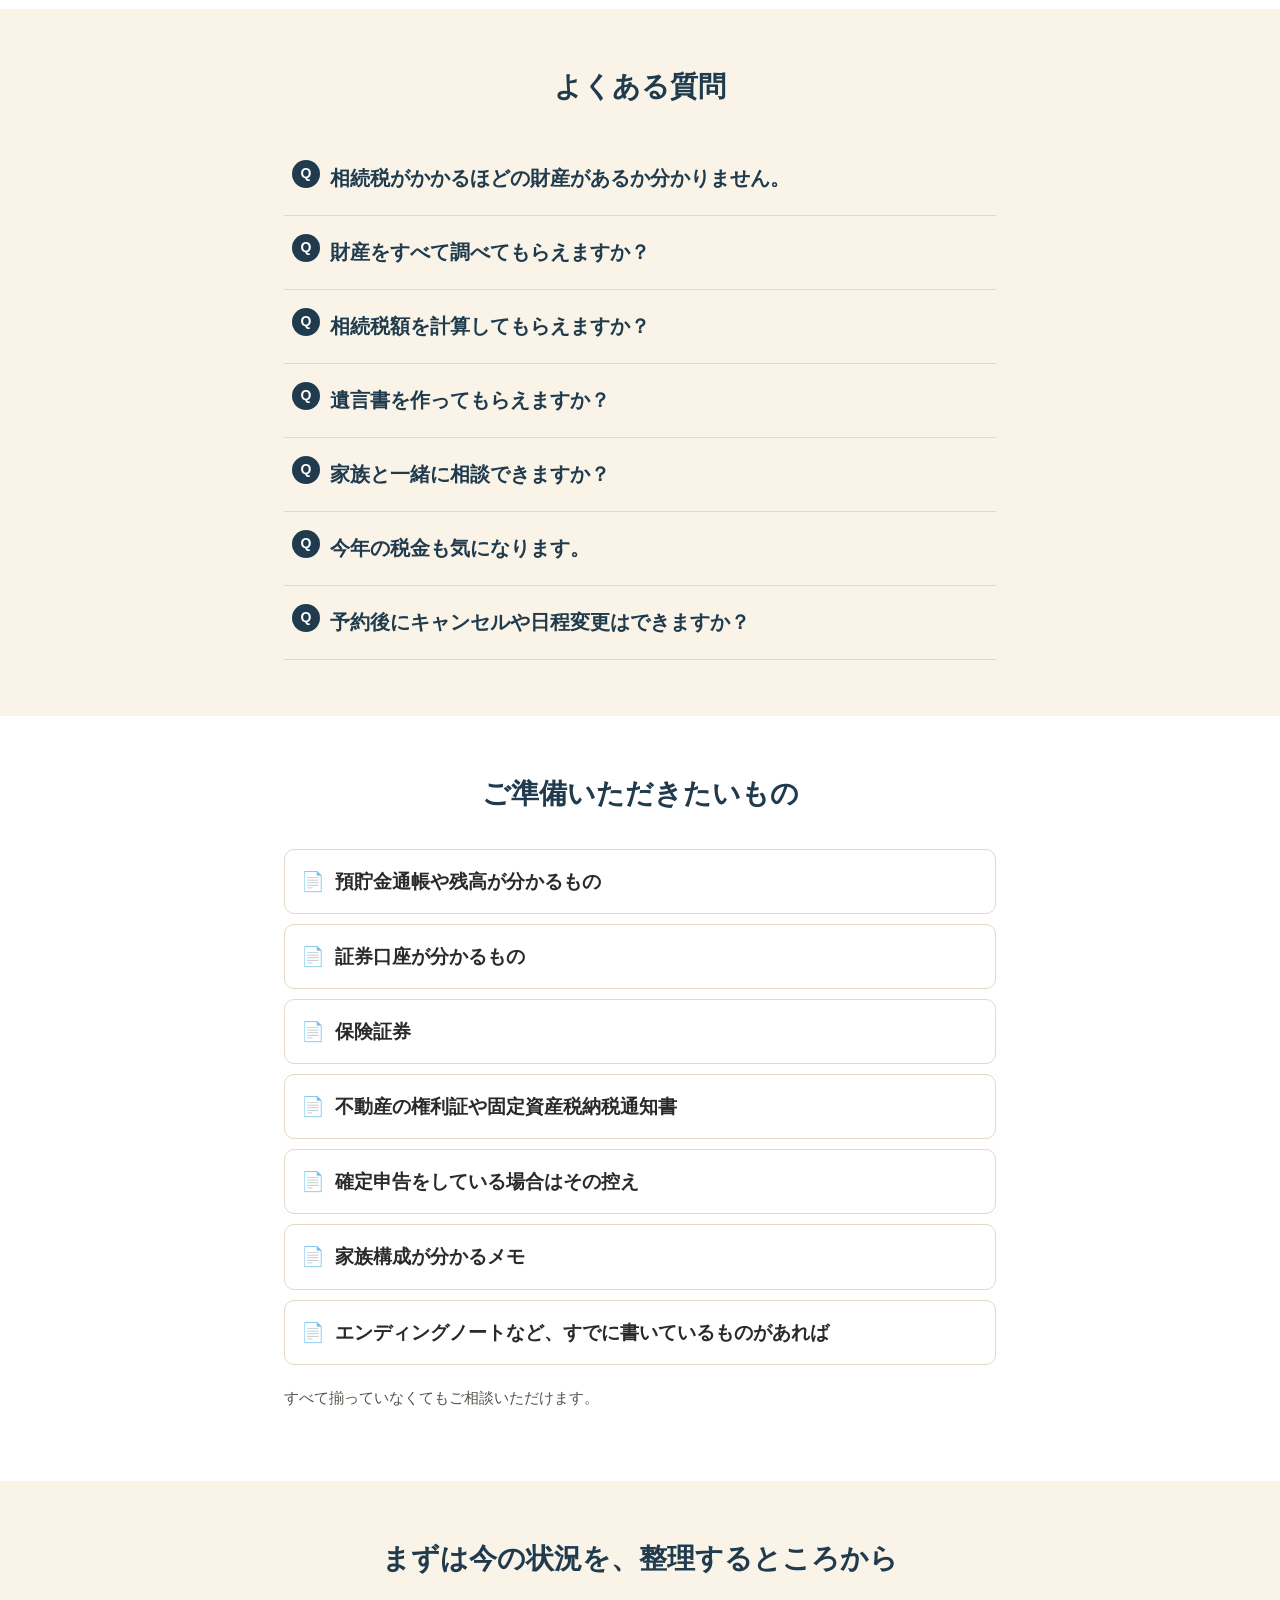
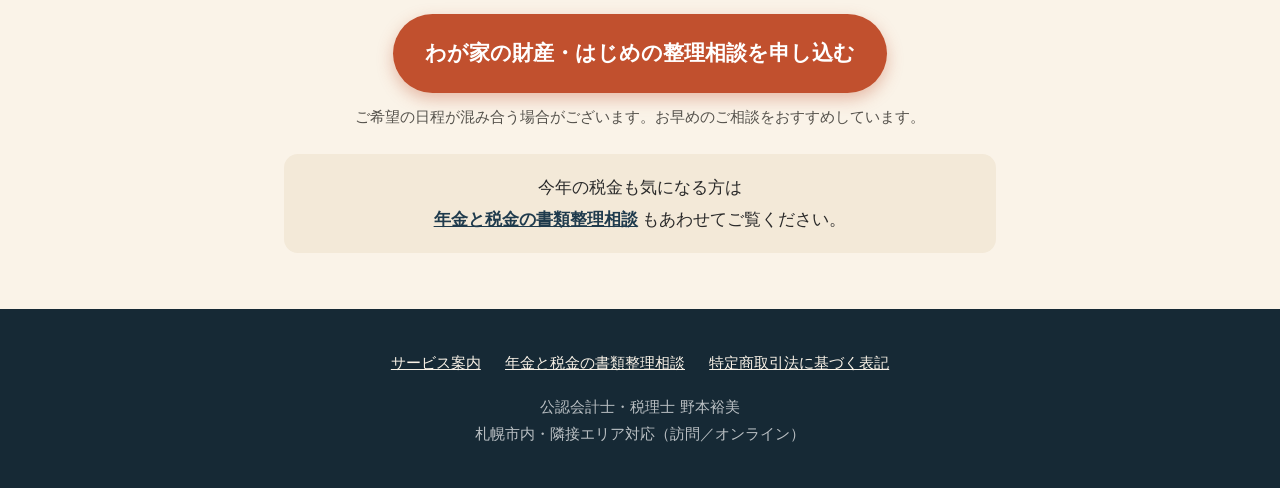
==== commit 24340cac: "プロフィール写真を外す Co-Authored-By: Claude Opus 5.5 <noreply@anthropic.com>" ====
--- a/asset-check.html
+++ b/asset-check.html
@@ -23,7 +23,6 @@
 <section class="hero">
   <div class="container">
     <img class="hero-icon" src="assets/images/icon-asset-check.png" alt="">
-    <img class="hero-photo" src="assets/images/nomoto-profile.jpg" alt="公認会計士・税理士 野本裕美">
     <p class="service-name">わが家の財産・はじめの整理相談</p>
     <h1>今ある財産と書類を、<br>ご自宅で一緒に整理します。</h1>
     <p class="hero-sub">相続対策の前に、今の状況を知ることから。<br>家族に何を伝えればいいか、一緒に確認しませんか。</p>
@@ -90,7 +89,6 @@
   <div class="container">
     <h2 class="section-title">担当する税理士について</h2>
     <div class="profile">
-      <img class="profile-photo" src="assets/images/nomoto-profile.jpg" alt="野本裕美">
       <div class="profile-name">野本 裕美</div>
       <div class="profile-cred">公認会計士・税理士</div>
       <div class="profile-comment">
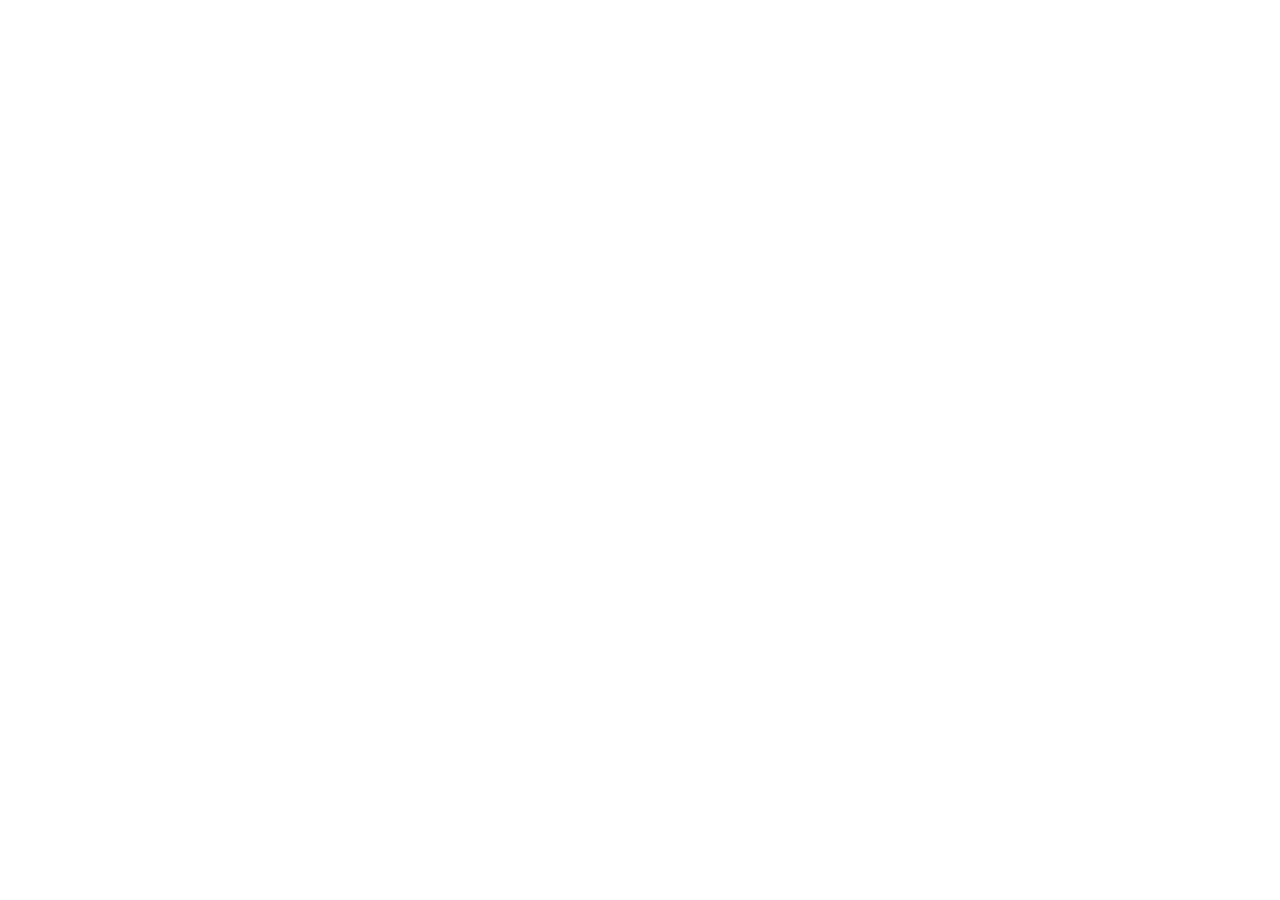
==== commit e3be4ee3: "全ページを otonari.withwie.jp/seiri/ へ転送 Co-Authored-By: Claude Opus 5.5 <noreply@anthropic.com>" ====
--- a/asset-check.html
+++ b/asset-check.html
@@ -3,256 +3,12 @@
 <head>
 <meta charset="UTF-8">
 <meta name="viewport" content="width=device-width, initial-scale=1">
-<title>わが家の財産・はじめの整理相談｜公認会計士・税理士 野本裕美</title>
-<meta name="description" content="ご自宅を訪問し、財産や書類、家族に伝えておきたいことを整理する相談です。相続対策の前に、今の状況を知ることから。札幌市内・隣接エリア対応、90分38,500円。">
-<link rel="stylesheet" href="assets/css/style.css">
+<title>ページを移動しました</title>
+<meta name="robots" content="noindex">
+<meta http-equiv="refresh" content="0; url=https://otonari.withwie.jp/seiri/">
+<link rel="canonical" href="https://otonari.withwie.jp/seiri/">
 </head>
 <body>
-
-<header class="site-header">
-  <div class="header-inner">
-    <div class="brand-group">
-      <img class="brand-icon" src="assets/images/icon-asset-check.png" alt="">
-      <div class="brand">わが家の財産・はじめの整理相談<small>公認会計士・税理士 野本裕美</small></div>
-    </div>
-    <a class="header-cta" href="contact.html?topic=asset">申し込む</a>
-  </div>
-</header>
-
-<!-- ============ 1. ファーストビュー ============ -->
-<section class="hero">
-  <div class="container">
-    <img class="hero-icon" src="assets/images/icon-asset-check.png" alt="">
-    <p class="service-name">わが家の財産・はじめの整理相談</p>
-    <h1>今ある財産と書類を、<br>ご自宅で一緒に整理します。</h1>
-    <p class="hero-sub">相続対策の前に、今の状況を知ることから。<br>家族に何を伝えればいいか、一緒に確認しませんか。</p>
-    <p class="hero-meta">ご自宅への訪問　90分　38,500円（税込・訪問料込み）</p>
-    <div class="hero-highlight">
-      <strong>当日整理した内容を、A4・2〜3ページの「暮らしと財産の現在地シート」にまとめてお渡しします。</strong>
-    </div>
-    <div class="cta-wrap">
-      <a class="btn btn-primary" href="contact.html?topic=asset">わが家の財産・はじめの整理相談を申し込む</a>
-    </div>
-  </div>
-</section>
-
-<!-- ============ 2. 共感 ============ -->
-<section>
-  <div class="container">
-    <h2 class="section-title">こんなこと、気になっていませんか？</h2>
-    <ul class="check-list">
-      <li>自宅や相続した家、土地を持っている</li>
-      <li>預貯金、証券、保険などが複数に分かれている</li>
-      <li>財産や大切な書類の場所を、家族が知らない</li>
-      <li>家族に何を伝えておけばよいか分からない</li>
-      <li>相続対策が必要か、自分では判断できない</li>
-      <li>子どもに書類探しや手続きの負担をかけたくない</li>
-    </ul>
-  </div>
-</section>
-
-<!-- ============ 3. サービス説明 ============ -->
-<section class="alt">
-  <div class="container">
-    <h2 class="section-title">わが家の財産・はじめの整理相談とは</h2>
-    <div class="card">
-      <p>ご自宅を訪問し、ご本人のお話とお手元の書類を基に、現在分かっている財産や書類、家族に伝えておきたいことを整理します。</p>
-      <p style="margin-bottom:0;">財産を細かく評価したり、相続税額を計算したり、相続対策を提案したりするサービスではありません。作成日時点の状況を整理し、今後確認した方がよいことを見えるようにするサービスです。</p>
-    </div>
-  </div>
-</section>
-
-<!-- ============ 4. 現在地シートのイメージ ============ -->
-<section>
-  <div class="container">
-    <h2 class="section-title">こんな形で整理します</h2>
-    <div class="result-grid cols-2">
-      <div class="result-item"><span class="num">1</span><br>現在分かっていること</div>
-      <div class="result-item"><span class="num">2</span><br>主な財産と関係書類</div>
-      <div class="result-item"><span class="num">3</span><br>今のままでよさそうなこと</div>
-      <div class="result-item"><span class="num">4</span><br>家族に伝えておきたいこと</div>
-      <div class="result-item"><span class="num">5</span><br>今後確認した方がよいこと</div>
-      <div class="result-item"><span class="num">6</span><br>今すること</div>
-      <div class="result-item"><span class="num">7</span><br>まだ急がなくてよいこと</div>
-      <div class="result-item"><span class="num">8</span><br>他の専門家に相談すること</div>
-      <div class="result-item"><span class="num">9</span><br>今回は確認していないこと</div>
-    </div>
-    <p>これらをA4・2〜3ページ程度の「暮らしと財産の現在地シート」にまとめてお渡しします。面談当日は、大まかな傾向としての見立てもあわせて口頭でお伝えします。</p>
-    <div class="disclaimer">
-      このシートは、作成日時点でお伺いした内容と、当日確認した資料をもとに整理したものです。財産の金額や税額を確定するものではありません。財産やご家族の状況が変わった場合は、内容も変わる可能性があります。
-    </div>
-  </div>
-</section>
-
-<!-- ============ 5. 提供者紹介 ============ -->
-<section class="alt">
-  <div class="container">
-    <h2 class="section-title">担当する税理士について</h2>
-    <div class="profile">
-      <div class="profile-name">野本 裕美</div>
-      <div class="profile-cred">公認会計士・税理士</div>
-      <div class="profile-comment">
-        難しい制度を一方的に説明するのではなく、「自分は次に何をすればよいか」が分かる形に整理することを大切にしています。財産の多さにかかわらず、ご本人の希望を中心に、一緒に整理していきましょう。
-      </div>
-    </div>
-  </div>
-</section>
-
-<!-- ============ 6. 相談の流れ ============ -->
-<section>
-  <div class="container">
-    <h2 class="section-title">ご相談の流れ</h2>
-    <ol class="steps">
-      <li><h4>Web予約フォームから申し込み</h4><p>まずはフォームからお申し込みください。</p></li>
-      <li><h4>内容確認・メニューのご案内</h4><p>相談内容を確認し、合ったメニューをご案内します。</p></li>
-      <li><h4>事前入金</h4><p>振込またはクレジットカード決済でお支払いいただきます。</p></li>
-      <li><h4>事前質問票の提出</h4><p>面談日の7日前までにご提出をお願いしています。</p></li>
-      <li><h4>ご自宅を訪問・面談（90分）</h4><p>札幌市内・隣接エリアへお伺いします。</p></li>
-      <li><h4>結果送付（10営業日以内）</h4><p>「暮らしと財産の現在地シート」をお渡しします。</p></li>
-      <li><h4>簡単な質問1回</h4><p>結果送付後、簡単なご質問に1回お答えします。</p></li>
-    </ol>
-    <p class="btn-note" style="text-align:center;">資料提出期限後に提出された資料は、結果に反映できない場合があります。</p>
-  </div>
-</section>
-
-<!-- ============ 7. 料金 ============ -->
-<section class="alt">
-  <div class="container">
-    <h2 class="section-title">料金</h2>
-    <div class="price-card">
-      <div class="price-name">わが家の財産・はじめの整理相談</div>
-      <div class="price-amount">38,500円 <span>（税込・訪問料込み）</span></div>
-      <div class="price-meta">札幌市内への訪問　90分</div>
-
-      <h3 style="font-size:16px;">含まれるもの</h3>
-      <ul class="price-included">
-        <li>事前質問票の確認</li>
-        <li>札幌市内への訪問</li>
-        <li>90分の面談</li>
-        <li>主な財産と関係書類の簡易確認</li>
-        <li>A4・2〜3ページ程度の「暮らしと財産の現在地シート」</li>
-        <li>結果送付後の簡単な質問1回</li>
-      </ul>
-
-      <h3 style="font-size:16px;">含まれないもの</h3>
-      <ul class="price-excluded">
-        <li>財産がすべてそろっているかの調査</li>
-        <li>不動産の時価算定、土地の相続税評価</li>
-        <li>相続税額の試算、相続対策案の作成</li>
-        <li>遺言書や法的書類の作成</li>
-        <li>確定申告や相続税申告</li>
-        <li>相続人間の交渉や法的判断、不動産登記</li>
-      </ul>
-      <p class="btn-note" style="margin-top:14px;">必要な場合は、税理士による追加業務または他の専門家への相談をご案内します。本人の希望なく、別の契約を進めることはありません。</p>
-
-      <div class="set-plan-card">
-        <div class="set-plan-label">今年の税金も、財産や家族への引き継ぎもまとめて確認したい方へ</div>
-        <div class="price-amount">税金・暮らし・財産まとめて確認　49,500円</div>
-        <p style="margin-bottom:0; font-size:14px;">札幌市内への訪問　120分（税込・訪問料込み）</p>
-      </div>
-    </div>
-  </div>
-</section>
-
-<!-- ============ 8. 書類の安心セクション ============ -->
-<section>
-  <div class="container">
-    <h2 class="section-title">書類が整理されていなくても大丈夫です</h2>
-    <p>どれが必要か分からない場合は、当日一緒に確認します。ただし、限られた時間ですべての書類を詳しく確認することはできません。書類が多い場合は、今回確認するものを一緒に選び、残ったものは今後の確認事項として整理します。</p>
-    <div class="doc-amount-image">
-      <img src="assets/images/doc-amount-sample.jpg" alt="書類の目安：A4ファイル1冊または手提げ袋1つ程度">
-      <p>目安：A4ファイル1冊または手提げ袋1つ程度（書類30点程度まで）</p>
-    </div>
-    <p style="margin-bottom:0;">これを超える場合や、大量の書類の仕分けから必要な場合は、別途「お金と大切な書類の仕分けサポート」をご案内します（同じ訪問時に追加する場合：60分追加11,000円／90分追加16,500円）。原本は原則として持ち帰らず、必要な書類のみ同意を得てコピーまたは撮影します。</p>
-  </div>
-</section>
-
-<!-- ============ 9. よくある質問 ============ -->
-<section class="alt">
-  <div class="container">
-    <h2 class="section-title">よくある質問</h2>
-
-    <details class="faq-item">
-      <summary>相続税がかかるほどの財産があるか分かりません。</summary>
-      <div class="faq-answer">財産の多さに関わらずご相談いただけます。当日、大まかな傾向としての見立てはお伝えしますが、正式な相続税額の試算は含まれません。</div>
-    </details>
-
-    <details class="faq-item">
-      <summary>財産をすべて調べてもらえますか？</summary>
-      <div class="faq-answer">財産がすべて揃っているかどうかの調査は含まれません。お話と当日の資料をもとに、分かっている範囲を整理します。</div>
-    </details>
-
-    <details class="faq-item">
-      <summary>相続税額を計算してもらえますか？</summary>
-      <div class="faq-answer">このサービスには含まれません。ご希望の場合は内容を確認して別途お見積りします。</div>
-    </details>
-
-    <details class="faq-item">
-      <summary>遺言書を作ってもらえますか？</summary>
-      <div class="faq-answer">遺言書の作成はこのサービスに含まれません。必要な場合は対応できる専門家をご案内します。</div>
-    </details>
-
-    <details class="faq-item">
-      <summary>家族と一緒に相談できますか？</summary>
-      <div class="faq-answer">可能です。ご本人おひとりでのご相談はもちろん、ご家族とご一緒のご相談も承っています。</div>
-    </details>
-
-    <details class="faq-item">
-      <summary>今年の税金も気になります。</summary>
-      <div class="faq-answer">まとめて確認できるセットプランをご用意しています。詳しくは上の料金欄をご覧ください。</div>
-    </details>
-
-    <details class="faq-item">
-      <summary>予約後にキャンセルや日程変更はできますか？</summary>
-      <div class="faq-answer">面談日の7日前までであれば、全額返金・日程変更が可能です。それ以降のキャンセルについては個別にご案内します。</div>
-    </details>
-  </div>
-</section>
-
-<!-- ============ 10. 準備資料 ============ -->
-<section>
-  <div class="container">
-    <h2 class="section-title">ご準備いただきたいもの</h2>
-    <ul class="doc-list">
-      <li>預貯金通帳や残高が分かるもの</li>
-      <li>証券口座が分かるもの</li>
-      <li>保険証券</li>
-      <li>不動産の権利証や固定資産税納税通知書</li>
-      <li>確定申告をしている場合はその控え</li>
-      <li>家族構成が分かるメモ</li>
-      <li>エンディングノートなど、すでに書いているものがあれば</li>
-    </ul>
-    <p class="btn-note" style="margin-top:14px;">すべて揃っていなくてもご相談いただけます。</p>
-  </div>
-</section>
-
-<!-- ============ 11. 最終CTA ============ -->
-<section class="alt" id="apply">
-  <div class="container" style="text-align:center;">
-    <h2 class="section-title">まずは今の状況を、整理するところから</h2>
-    <a class="btn btn-primary" href="contact.html?topic=asset">わが家の財産・はじめの整理相談を申し込む</a>
-    <p class="btn-note">ご希望の日程が混み合う場合がございます。お早めのご相談をおすすめしています。</p>
-    <div class="cross-link">
-      今年の税金も気になる方は<br>
-      <a href="tax-check.html">年金と税金の書類整理相談</a> もあわせてご覧ください。
-    </div>
-  </div>
-</section>
-
-<!-- ============ フッター ============ -->
-<footer class="site-footer">
-  <div class="container">
-    <div class="footer-links">
-      <a href="index.html">サービス案内</a>
-      <a href="tax-check.html">年金と税金の書類整理相談</a>
-      <a href="javascript:void(0);" title="準備中">特定商取引法に基づく表記</a>
-    </div>
-    <p class="footer-address">
-      公認会計士・税理士 野本裕美<br>
-      札幌市内・隣接エリア対応（訪問／オンライン）
-    </p>
-  </div>
-</footer>
-
+<p>このページは移動しました。<a href="https://otonari.withwie.jp/seiri/">新しいページはこちら</a></p>
 </body>
 </html>
